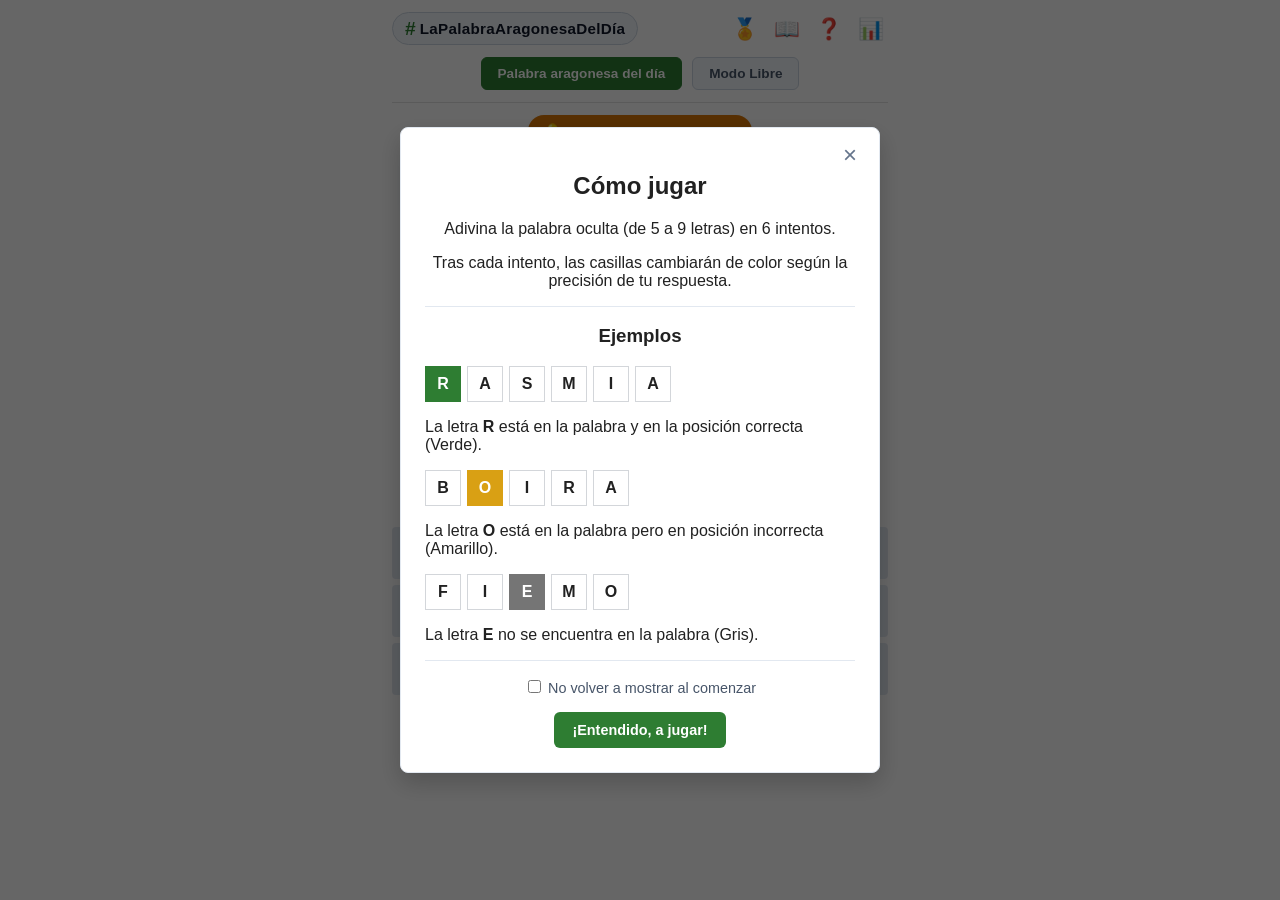
==== index.html @ 188cc3ac "Update index.html" ====
<!DOCTYPE html>
<html lang="es">
<head>
  <meta charset="UTF-8">
  <meta name="viewport" content="width=device-width, initial-scale=1.0">
  <meta name="description" content="Adivina la palabra aragonesa del día en 6 intentos. Pon a prueba y amplía tu vocabulario sobre la lengua aragonesa de forma divertida y gratuita.">
  <title>La Palabra Aragonesa del Día</title>

  <!-- PWA & Mobile Display Setup -->
  <meta name="theme-color" content="#2e7d32">
  <meta name="mobile-web-app-capable" content="yes">
  <meta name="apple-mobile-web-app-capable" content="yes">
  <meta name="apple-mobile-web-app-status-bar-style" content="default">
  <meta name="apple-mobile-web-app-title" content="La Palabra Aragonesa del Día">

  <!-- Favicon e iconos para dispositivos -->
  <link rel="icon" type="image/png" sizes="32x32" href="favicon.png">
  <link rel="icon" type="image/png" sizes="16x16" href="favicon.png">
  <link rel="apple-touch-icon" sizes="180x180" href="favicon.png">

  <!-- Configuración PWA / Web App Manifest -->
  <link rel="manifest" href="manifest.json">

  <!-- Registro automático de Service Worker para PWA -->
  <script>
    if ('serviceWorker' in navigator) {
      window.addEventListener('load', () => {
        navigator.serviceWorker.register('sw.js').catch(err => console.log('SW registration failed:', err));
      });
    }
  </script>

  <!-- SDK de OneSignal Web Push v16 -->
  <script src="https://cdn.onesignal.com/sdks/web/v16/OneSignalSDK.page.js" defer></script>
  <script>
    window.OneSignalDeferred = window.OneSignalDeferred || [];
    OneSignalDeferred.push(async function(OneSignal) {
      await OneSignal.init({
        appId: "89c2ebcd-bc32-4dea-bcd6-ec680aec20e6",
        serviceWorkerParam: { scope: "/la-palabra-aragonesa/" },
        serviceWorkerPath: "OneSignalSDKWorker.js",
        promptOptions: {
          slidedown: {
            prompts: [
              {
                type: "push",
                autoPrompt: true,
                text: {
                  actionMessage: "¿Quieres recibir avisos con la palabra aragonesa del día?",
                  acceptButton: "Permitir",
                  cancelButton: "Ahora no"
                }
              }
            ]
          }
        }
      });
    });
  </script>

  <!-- SDK de Anuncios Recompensados de Google AdMob (ID de prueba) -->
  <script async src="https://pagead2.googlesyndication.com/pagead/js/adsbygoogle.js?client=ca-app-pub-3940256099942544" crossorigin="anonymous"></script>

  <link rel="stylesheet" href="style.css">
</head>
<body>

  <div class="app-container">
    <header>
      <div class="header-top">
        <div class="hashtag-title">
          <span class="hashtag-symbol">#</span>
          <h1>LaPalabraAragonesaDelDía</h1>
        </div>
        <div class="menu-buttons">
          <button id="btn-badges" class="icon-btn" title="Emblemas y Logros">🏅</button>
          <button id="btn-dictionary" class="icon-btn" title="Diccionario">📖</button>
          <button id="btn-help" class="icon-btn" title="Cómo jugar">❓</button>
          <button id="btn-stats" class="icon-btn" title="Estadísticas">📊</button>
        </div>
      </div>

      <div class="mode-selector">
        <button id="btn-mode-daily" class="mode-btn active">Palabra aragonesa del día</button>
        <button id="btn-mode-free" class="mode-btn">Modo Libre</button>
      </div>
    </header>

    <main>
      <!-- Indicador Modo Libre -->
      <div id="free-mode-controls" class="free-controls hidden">
        <span id="word-number-badge" class="word-badge">Palabra 1</span>
      </div>

      <!-- Aviso diario completado -->
      <div id="daily-completed-banner" class="completed-banner hidden">
        ¡Ya has jugado la palabra de hoy! Vuelve mañana para un nuevo reto.
      </div>

      <!-- Botón de Pistas (Anuncios Recompensados) -->
      <div class="hint-container">
        <button id="btn-hint" class="hint-btn">💡 Pista 1/3 (Descartar letras)</button>
      </div>

      <!-- Tablero -->
      <div id="game-board"></div>

      <!-- Botones de Acción en Tablero Principal -->
      <div id="main-game-actions" class="main-actions-container">
        <button id="btn-main-next" class="action-btn hidden">Siguiente palabra ➡️</button>
        <button id="btn-main-retry" class="action-btn hidden">🔄 Reintentar palabra</button>
      </div>

      <!-- Teclado Virtual -->
      <div id="keyboard">
        <div class="keyboard-row">
          <button class="key" data-key="Q">Q</button>
          <button class="key" data-key="W">W</button>
          <button class="key" data-key="E">E</button>
          <button class="key" data-key="R">R</button>
          <button class="key" data-key="T">T</button>
          <button class="key" data-key="Y">Y</button>
          <button class="key" data-key="U">U</button>
          <button class="key" data-key="I">I</button>
          <button class="key" data-key="O">O</button>
          <button class="key" data-key="P">P</button>
        </div>
        <div class="keyboard-row">
          <button class="key" data-key="A">A</button>
          <button class="key" data-key="S">S</button>
          <button class="key" data-key="D">D</button>
          <button class="key" data-key="F">F</button>
          <button class="key" data-key="G">G</button>
          <button class="key" data-key="H">H</button>
          <button class="key" data-key="J">J</button>
          <button class="key" data-key="K">K</button>
          <button class="key" data-key="L">L</button>
          <button class="key" data-key="Ñ">Ñ</button>
        </div>
        <div class="keyboard-row">
          <button class="key wide-key" data-key="ENTER">ENVIAR</button>
          <button class="key" data-key="Z">Z</button>
          <button class="key" data-key="X">X</button>
          <button class="key" data-key="C">C</button>
          <button class="key" data-key="V">V</button>
          <button class="key" data-key="B">B</button>
          <button class="key" data-key="N">N</button>
          <button class="key" data-key="M">M</button>
          <button class="key wide-key" data-key="BACKSPACE">⌫</button>
        </div>
      </div>
    </main>
  </div>

  <!-- Modal Emblemas / Logros -->
  <div id="badges-modal" class="modal hidden">
    <div class="modal-content">
      <button id="close-badges" class="close-btn">&times;</button>
      <h2>🏅 Emblemas y Logros</h2>
      <div id="badges-counter" class="dict-counter">Desbloqueados: 0 / 100</div>
      <div id="badges-grid" class="badges-grid"></div>
      <div class="modal-actions">
        <button id="btn-modal-close-badges" class="action-btn-secondary">Cerrar</button>
      </div>
    </div>
  </div>

  <!-- Modal Diccionario -->
  <div id="dictionary-modal" class="modal hidden">
    <div class="modal-content">
      <button id="close-dictionary" class="close-btn">&times;</button>
      <h2>📖 Diccionario de Palabras</h2>
      <input type="text" id="dict-search-input" placeholder="Buscar palabra descubierta..." />
      <div id="dict-counter" class="dict-counter">Descubiertas: 0</div>
      <div id="dictionary-list" class="dictionary-list"></div>
      <div class="modal-actions">
        <button id="btn-modal-close-dict" class="action-btn-secondary">Cerrar</button>
      </div>
    </div>
  </div>

  <!-- Modal Instrucciones -->
  <div id="help-modal" class="modal hidden">
    <div class="modal-content tutorial-content">
      <button id="close-help" class="close-btn">&times;</button>
      <h2>Cómo jugar</h2>
      <p>Adivina la palabra oculta (de 5 a 9 letras) en 6 intentos.</p>
      <p>Tras cada intento, las casillas cambiarán de color según la precisión de tu respuesta.</p>

      <hr class="tutorial-divider">
      <h3>Ejemplos</h3>

      <div class="tutorial-example">
        <div class="row">
          <div class="tile-sample correct">R</div>
          <div class="tile-sample">A</div>
          <div class="tile-sample">S</div>
          <div class="tile-sample">M</div>
          <div class="tile-sample">I</div>
          <div class="tile-sample">A</div>
        </div>
        <p>La letra <strong>R</strong> está en la palabra y en la posición correcta (Verde).</p>
      </div>

      <div class="tutorial-example">
        <div class="row">
          <div class="tile-sample">B</div>
          <div class="tile-sample present">O</div>
          <div class="tile-sample">I</div>
          <div class="tile-sample">R</div>
          <div class="tile-sample">A</div>
        </div>
        <p>La letra <strong>O</strong> está en la palabra pero en posición incorrecta (Amarillo).</p>
      </div>

      <div class="tutorial-example">
        <div class="row">
          <div class="tile-sample">F</div>
          <div class="tile-sample">I</div>
          <div class="tile-sample absent">E</div>
          <div class="tile-sample">M</div>
          <div class="tile-sample">O</div>
        </div>
        <p>La letra <strong>E</strong> no se encuentra en la palabra (Gris).</p>
      </div>

      <hr class="tutorial-divider">

      <div class="dont-show-container">
        <label for="dont-show-help">
          <input type="checkbox" id="dont-show-help">
          No volver a mostrar al comenzar
        </label>
      </div>

      <button id="start-game-btn" class="action-btn">¡Entendido, a jugar!</button>
    </div>
  </div>

  <!-- Modal Resultado de Partida -->
  <div id="result-modal" class="modal hidden">
    <div class="modal-content">
      <div id="result-banner" class="feedback-banner"></div>

      <div id="result-word-definition" class="definition-box hidden"></div>

      <div id="result-countdown-box" class="countdown-box hidden">
        <span>Próxima palabra diaria en:</span>
        <div id="daily-timer" class="timer-digits">00:00:00</div>
      </div>

      <div class="modal-actions">
        <button id="btn-share" class="action-btn-secondary hidden">📤 Compartir resultado</button>
        <button id="btn-next-word" class="action-btn hidden">Siguiente palabra ➡️</button>
        <button id="btn-retry-word" class="action-btn hidden">🔄 Reintentar palabra</button>
        <button id="btn-close-result-modal" class="action-btn-secondary">Cerrar</button>
      </div>
    </div>
  </div>

  <!-- Modal Estadísticas -->
  <div id="stats-modal" class="modal hidden">
    <div class="modal-content">
      <button id="close-stats" class="close-btn">&times;</button>

      <h2>Estadísticas</h2>

      <div class="stats-tab-menu">
        <button class="stats-tab-btn active" data-tab="daily">Palabra del Día</button>
        <button class="stats-tab-btn" data-tab="free">Modo Libre</button>
        <button class="stats-tab-btn" data-tab="total">Total</button>
      </div>
      
      <div class="stats-summary">
        <div class="stat-box">
          <span id="stat-played" class="stat-num">0</span>
          <span class="stat-label">Jugadas</span>
        </div>
        <div class="stat-box">
          <span id="stat-winrate" class="stat-num">0%</span>
          <span class="stat-label">% Victorias</span>
        </div>
        <div class="stat-box">
          <span id="stat-streak" class="stat-num">0</span>
          <span class="stat-label">Racha actual</span>
        </div>
        <div class="stat-box">
          <span id="stat-maxstreak" class="stat-num">0</span>
          <span class="stat-label">Racha máx.</span>
        </div>
      </div>

      <!-- Contenedor del Récord de Tiempo (exclusivo para Palabra del Día) -->
      <div id="daily-best-time-container" class="best-time-box">
        <span class="stat-label">⏱️ Récord de tiempo (Palabra del Día):</span>
        <span id="stat-best-time" class="stat-num-time">--:--</span>
      </div>

      <h3>Distribución de intentos</h3>
      <div id="guess-distribution" class="distribution-container"></div>

      <div class="modal-actions">
        <button id="btn-modal-close-stats" class="action-btn-secondary">Cerrar</button>
      </div>
    </div>
  </div>

  <!-- Modal de Alerta Personalizado -->
  <div id="custom-alert-modal" class="modal hidden">
    <div class="modal-content alert-modal-content">
      <h3 class="alert-modal-title">La Palabra Aragonesa del Día</h3>
      <p id="custom-alert-message" class="alert-modal-text"></p>
      <div id="custom-alert-actions" class="modal-actions">
        <button id="custom-alert-ok-btn" class="action-btn">Aceptar</button>
        <button id="custom-alert-cancel-btn" class="action-btn-secondary hidden">Cancelar</button>
      </div>
    </div>
  </div>

  <script src="script.js"></script>
</body>
</html>
---- style.css ----
:root {
  --color-correct: #2e7d32;
  --color-present: #d9a014;
  --color-absent: #757575;
  --color-bg: #ffffff;
  --color-card-bg: #ffffff;
  --color-text: #212121;
  --color-border: #d3d6da;
  --color-key-bg: #e2e8f0;
  --color-key-text: #1e293b;
}

* {
  box-sizing: border-box;
}

body {
  margin: 0;
  background-color: var(--color-bg);
  color: var(--color-text);
  font-family: 'Segoe UI', Tahoma, Geneva, Verdana, sans-serif;
  display: flex;
  justify-content: center;
  align-items: flex-start;
  min-height: 100vh;
}

.hidden {
  display: none !important;
}

.app-container {
  width: 100%;
  max-width: 520px;
  padding: 12px;
  display: flex;
  flex-direction: column;
  align-items: center;
}

header {
  width: 100%;
  border-bottom: 1px solid #e0e0e0;
  padding-bottom: 12px;
  margin-bottom: 12px;
}

.header-top {
  display: flex;
  justify-content: space-between;
  align-items: center;
}

/* Estilo Hashtag para el Título */
.hashtag-title {
  display: flex;
  align-items: center;
  gap: 4px;
  background-color: #f1f5f9;
  padding: 6px 12px;
  border-radius: 20px;
  border: 1px solid #cbd5e1;
  max-width: fit-content;
}

.hashtag-symbol {
  font-size: 1.2rem;
  font-weight: 900;
  color: var(--color-correct);
  line-height: 1;
}

.hashtag-title h1 {
  font-size: 0.95rem;
  font-weight: 800;
  margin: 0;
  letter-spacing: 0.3px;
  color: #0f172a;
  text-transform: none;
  white-space: nowrap;
}

.menu-buttons {
  display: flex;
  gap: 8px;
}

.icon-btn {
  background: none;
  border: none;
  font-size: 1.3rem;
  cursor: pointer;
  padding: 4px;
  border-radius: 4px;
}

.icon-btn:hover {
  background-color: #f1f5f9;
}

.mode-selector {
  display: flex;
  justify-content: center;
  gap: 10px;
  margin-top: 12px;
}

.mode-btn {
  background: #f1f5f9;
  color: #475569;
  border: 1px solid #cbd5e1;
  padding: 8px 16px;
  cursor: pointer;
  font-size: 0.85rem;
  border-radius: 6px;
  font-weight: bold;
}

.mode-btn.active {
  background: var(--color-correct);
  color: #fff;
  border-color: var(--color-correct);
}

main {
  width: 100%;
  display: flex;
  flex-direction: column;
  align-items: center;
}

.free-controls {
  display: flex;
  justify-content: center;
  align-items: center;
  width: 100%;
  margin-bottom: 12px;
}

.word-badge {
  background: #f1f5f9;
  color: #334155;
  padding: 6px 14px;
  border-radius: 16px;
  font-size: 0.9rem;
  font-weight: bold;
  border: 1px solid #cbd5e1;
}

.completed-banner {
  background-color: #3b82f6;
  color: #fff;
  padding: 10px 14px;
  border-radius: 6px;
  font-size: 0.85rem;
  font-weight: bold;
  margin-bottom: 12px;
  text-align: center;
  width: 100%;
}

/* Botón de Pistas */
.hint-container {
  display: flex;
  justify-content: center;
  width: 100%;
  margin-bottom: 12px;
}

.hint-btn {
  background-color: #d97706;
  color: #ffffff;
  padding: 8px 16px;
  border-radius: 20px;
  font-weight: bold;
  border: none;
  cursor: pointer;
  font-size: 0.85rem;
  transition: background-color 0.2s, opacity 0.2s;
  box-shadow: 0 2px 4px rgba(0, 0, 0, 0.1);
}

.hint-btn:hover:not(:disabled) {
  background-color: #b45309;
}

.hint-btn:disabled {
  background-color: #94a3b8;
  cursor: not-allowed;
  opacity: 0.7;
  box-shadow: none;
}

#game-board {
  display: flex;
  flex-direction: column;
  gap: 6px;
  margin-bottom: 12px;
  width: 100%;
  align-items: center;
}

.board-row {
  display: flex;
  gap: 6px;
  justify-content: center;
  width: 100%;
}

.tile {
  flex: 1;
  max-width: 52px;
  aspect-ratio: 1 / 1;
  border: 2px solid var(--color-border);
  display: flex;
  justify-content: center;
  align-items: center;
  font-size: clamp(1.1rem, 4vw, 1.7rem);
  font-weight: bold;
  text-transform: uppercase;
  border-radius: 4px;
  user-select: none;
  background-color: #fff;
  color: var(--color-text);
  perspective: 1000px;
  transition: border-color 0.2s ease, transform 0.15s ease, background-color 0.2s ease, box-shadow 0.2s ease;
}

/* Estilos de Selección Libre */
.tile.selectable {
  cursor: pointer;
}

.tile.selected {
  border: 4px solid #0284c7 !important;
  background-color: #e0f2fe !important;
  transform: scale(1.08);
  box-shadow: 0 0 10px rgba(2, 132, 199, 0.5);
  z-index: 2;
}

/* Animación de volteo */
@keyframes flipTile {
  0% { transform: rotateX(0deg); }
  50% { transform: rotateX(90deg); }
  100% { transform: rotateX(0deg); }
}

.tile.flip {
  animation: flipTile 0.5s ease forwards;
}

.tile.filled { border-color: #878a8c; }
.tile.correct { background-color: var(--color-correct); border-color: var(--color-correct); color: #fff; }
.tile.present { background-color: var(--color-present); border-color: var(--color-present); color: #fff; }
.tile.absent { background-color: var(--color-absent); border-color: var(--color-absent); color: #fff; }

.tile.ghost-green {
  border-color: var(--color-correct);
  color: var(--color-correct);
  background-color: rgba(46, 125, 50, 0.1);
}

/* Botones Principales debajo del tablero */
.main-actions-container {
  display: flex;
  justify-content: center;
  margin-bottom: 14px;
  width: 100%;
}

/* Teclado Virtual */
#keyboard {
  width: 100%;
  display: flex;
  flex-direction: column;
  gap: 6px;
}

.keyboard-row {
  display: flex;
  justify-content: center;
  gap: 4px;
  width: 100%;
}

.key {
  background-color: var(--color-key-bg);
  color: var(--color-key-text);
  border: none;
  border-radius: 4px;
  font-weight: bold;
  height: 52px;
  flex: 1;
  display: flex;
  justify-content: center;
  align-items: center;
  cursor: pointer;
  user-select: none;
  font-size: 0.95rem;
  transition: background-color 0.3s ease;
}

.key.wide-key {
  flex: 1.5;
  font-size: 0.75rem;
}

.key.correct { background-color: var(--color-correct); color: #fff; }
.key.present { background-color: var(--color-present); color: #fff; }
.key.absent { background-color: var(--color-absent); color: #fff; }

/* Modales */
.modal {
  position: fixed;
  top: 0;
  left: 0;
  width: 100vw;
  height: 100vh;
  background: rgba(0, 0, 0, 0.6);
  display: flex;
  justify-content: center;
  align-items: center;
  z-index: 9999;
  padding: 16px;
  box-sizing: border-box;
}

.modal-content {
  background: var(--color-card-bg);
  padding: 24px;
  border-radius: 8px;
  width: 100%;
  max-width: 480px;
  text-align: center;
  position: relative;
  max-height: 85vh;
  overflow-y: auto;
  box-shadow: 0 10px 25px rgba(0, 0, 0, 0.2);
  border: 1px solid #e2e8f0;
}

.close-btn {
  position: absolute;
  top: 12px;
  right: 16px;
  background: none;
  border: none;
  color: #64748b;
  font-size: 1.5rem;
  cursor: pointer;
  z-index: 10;
}

.tutorial-divider {
  border: 0;
  border-top: 1px solid #e2e8f0;
  margin: 16px 0;
}

.tutorial-example {
  text-align: left;
  margin-bottom: 12px;
}

.tutorial-example .row {
  display: flex;
  gap: 6px;
  margin-bottom: 4px;
}

.tile-sample {
  width: 36px;
  height: 36px;
  border: 1px solid var(--color-border);
  display: flex;
  justify-content: center;
  align-items: center;
  font-weight: bold;
}

.tile-sample.correct { background: var(--color-correct); border-color: var(--color-correct); color: #fff; }
.tile-sample.present { background: var(--color-present); border-color: var(--color-present); color: #fff; }
.tile-sample.absent { background: var(--color-absent); border-color: var(--color-absent); color: #fff; }

.dont-show-container {
  margin: 16px 0;
  font-size: 0.9rem;
  color: #475569;
}

.action-btn, .action-btn-secondary {
  padding: 10px 18px;
  border-radius: 6px;
  font-weight: bold;
  border: none;
  cursor: pointer;
  font-size: 0.9rem;
}

.action-btn {
  background-color: var(--color-correct);
  color: #fff;
}

.action-btn-secondary {
  background-color: #64748b;
  color: #fff;
}

.feedback-banner {
  padding: 14px;
  border-radius: 6px;
  font-weight: bold;
  margin-bottom: 14px;
  color: #fff;
  font-size: 1.05rem;
}

.feedback-banner.win { background-color: var(--color-correct); }
.feedback-banner.lose { background-color: #dc2626; }

/* Reloj Cuenta Regresiva */
.countdown-box {
  margin: 16px 0;
  font-size: 0.9rem;
  color: #475569;
}

.timer-digits {
  font-size: 1.6rem;
  font-weight: bold;
  color: var(--color-correct);
  margin-top: 6px;
}

/* Menú Filtro Estadísticas */
.stats-tab-menu {
  display: flex;
  justify-content: center;
  gap: 6px;
  margin-bottom: 16px;
  border-bottom: 2px solid #e2e8f0;
  padding-bottom: 8px;
}

.stats-tab-btn {
  background: none;
  border: none;
  padding: 6px 12px;
  font-size: 0.85rem;
  font-weight: bold;
  color: #64748b;
  cursor: pointer;
  border-radius: 4px;
}

.stats-tab-btn.active {
  background-color: var(--color-correct);
  color: #fff;
}

.stats-summary {
  display: flex;
  justify-content: space-around;
  margin: 16px 0;
}

.stat-box {
  display: flex;
  flex-direction: column;
}

.stat-num {
  font-size: 1.6rem;
  font-weight: bold;
  color: #0f172a;
}

.stat-label {
  font-size: 0.75rem;
  color: #64748b;
}

/* Soporte Ampliado para Récord de Tiempo (Cualquier variante de nombre) */
.stat-record,
.record-time-container,
.best-time-box,
.time-record-box {
  display: flex;
  flex-direction: column;
  align-items: center;
  background: #f8fafc;
  border: 1px solid #e2e8f0;
  border-radius: 8px;
  padding: 10px;
  margin: 12px 0;
  text-align: center;
  width: 100%;
}

.record-time,
.best-time,
.time-record-value {
  font-size: 1.4rem;
  font-weight: bold;
  color: #d97706;
  margin-top: 4px;
  display: inline-block !important;
  visibility: visible !important;
}

.record-label,
.best-time-label,
.time-record-label {
  font-size: 0.8rem;
  color: #475569;
  font-weight: 600;
  text-transform: uppercase;
  letter-spacing: 0.5px;
  display: inline-block !important;
  visibility: visible !important;
}

.distribution-container {
  display: flex;
  flex-direction: column;
  gap: 6px;
  margin-bottom: 16px;
}

.dist-row {
  display: flex;
  align-items: center;
  gap: 8px;
}

.dist-num {
  font-weight: bold;
  width: 18px;
  color: #334155;
  text-align: right;
}

.dist-bar-bg {
  flex: 1;
  background: #f1f5f9;
  border-radius: 3px;
  overflow: hidden;
}

.dist-bar-fill {
  background-color: var(--color-correct);
  color: #fff;
  font-size: 0.8rem;
  font-weight: bold;
  text-align: right;
  padding: 2px 8px;
  box-sizing: border-box;
  min-width: 28px;
  white-space: nowrap;
}

.definition-box {
  background: #f8fafc;
  border-left: 4px solid var(--color-correct);
  padding: 12px;
  text-align: left;
  margin: 16px 0;
  border-radius: 0 4px 4px 0;
  color: #334155;
  border-top: 1px solid #e2e8f0;
  border-right: 1px solid #e2e8f0;
  border-bottom: 1px solid #e2e8f0;
}

.modal-actions {
  display: flex;
  gap: 8px;
  justify-content: center;
  flex-wrap: wrap;
  margin-top: 16px;
}

/* Modal de Alerta Personalizado */
.alert-modal-content {
  max-width: 380px;
  padding: 20px;
}

.alert-modal-title {
  margin-top: 0;
  margin-bottom: 12px;
  font-size: 1.1rem;
  color: var(--color-correct);
}

.alert-modal-text {
  font-size: 0.95rem;
  color: #334155;
  line-height: 1.4;
  white-space: pre-line;
  margin-bottom: 18px;
}

/* Estilos para el Modal de Diccionario */
.dict-counter {
  font-weight: bold;
  margin: 10px 0;
  text-align: center;
  color: #4a5568;
  font-size: 0.9rem;
}

#dict-search-input {
  width: 100%;
  padding: 10px;
  border: 2px solid #cbd5e0;
  border-radius: 8px;
  margin-top: 10px;
  margin-bottom: 6px;
  font-size: 0.95rem;
  box-sizing: border-box;
  outline: none;
}

#dict-search-input:focus {
  border-color: var(--color-correct);
}

.dictionary-list {
  max-height: 350px;
  overflow-y: auto;
  display: flex;
  flex-direction: column;
  gap: 10px;
  padding-right: 4px;
  margin-top: 10px;
}

.dict-card {
  background-color: #f7fafc;
  border-left: 5px solid var(--color-correct);
  padding: 12px;
  border-radius: 6px;
  box-shadow: 0 1px 3px rgba(0,0,0,0.08);
  text-align: left;
}

.dict-card-header {
  display: flex;
  justify-content: space-between;
  align-items: center;
  margin-bottom: 6px;
}

.dict-word {
  font-size: 1.05rem;
  font-weight: bold;
  color: #2d3748;
  text-transform: uppercase;
}

.dict-definition {
  font-size: 0.9rem;
  color: #4a5568;
  line-height: 1.4;
}

.dict-empty-msg {
  text-align: center;
  color: #a0aec0;
  padding: 24px 10px;
  font-size: 0.95rem;
  line-height: 1.4;
}

/* SISTEMA DE EMBLEMAS / BADGES */
.badges-grid {
  display: grid;
  grid-template-columns: repeat(auto-fill, minmax(110px, 1fr));
  gap: 10px;
  max-height: 50vh;
  overflow-y: auto;
  padding: 6px;
  margin-top: 10px;
  box-sizing: border-box;
}

.badge-card {
  background: #f8fafc;
  border: 1px solid #e2e8f0;
  border-radius: 8px;
  padding: 8px 6px;
  display: flex;
  flex-direction: column;
  align-items: center;
  text-align: center;
  position: relative;
  transition: transform 0.2s, border-color 0.2s;
}

.badge-card.unlocked {
  background: #f0fdf4;
  border-color: var(--color-correct);
  box-shadow: 0 2px 4px rgba(46, 125, 50, 0.15);
}

.badge-card.locked {
  opacity: 0.55;
  filter: grayscale(80%);
}

.badge-icon {
  font-size: 1.6rem;
  margin-bottom: 4px;
}

.badge-title {
  font-size: 0.75rem;
  font-weight: bold;
  color: #1e293b;
  margin-bottom: 2px;
  line-height: 1.2;
}

.badge-desc {
  font-size: 0.65rem;
  color: #64748b;
  line-height: 1.2;
}

.badge-status {
  font-size: 0.6rem;
  font-weight: bold;
  margin-top: 6px;
  padding: 2px 6px;
  border-radius: 10px;
}

.badge-card.unlocked .badge-status {
  background-color: var(--color-correct);
  color: #fff;
}

.badge-card.locked .badge-status {
  background-color: #cbd5e1;
  color: #475569;
}

/* Ajuste responsive para pantallas móviles muy estrechas */
@media (max-width: 380px) {
  .hashtag-title {
    padding: 5px 8px;
  }
  .hashtag-title h1 {
    font-size: 0.82rem;
  }
  .hashtag-symbol {
    font-size: 1rem;
  }
}
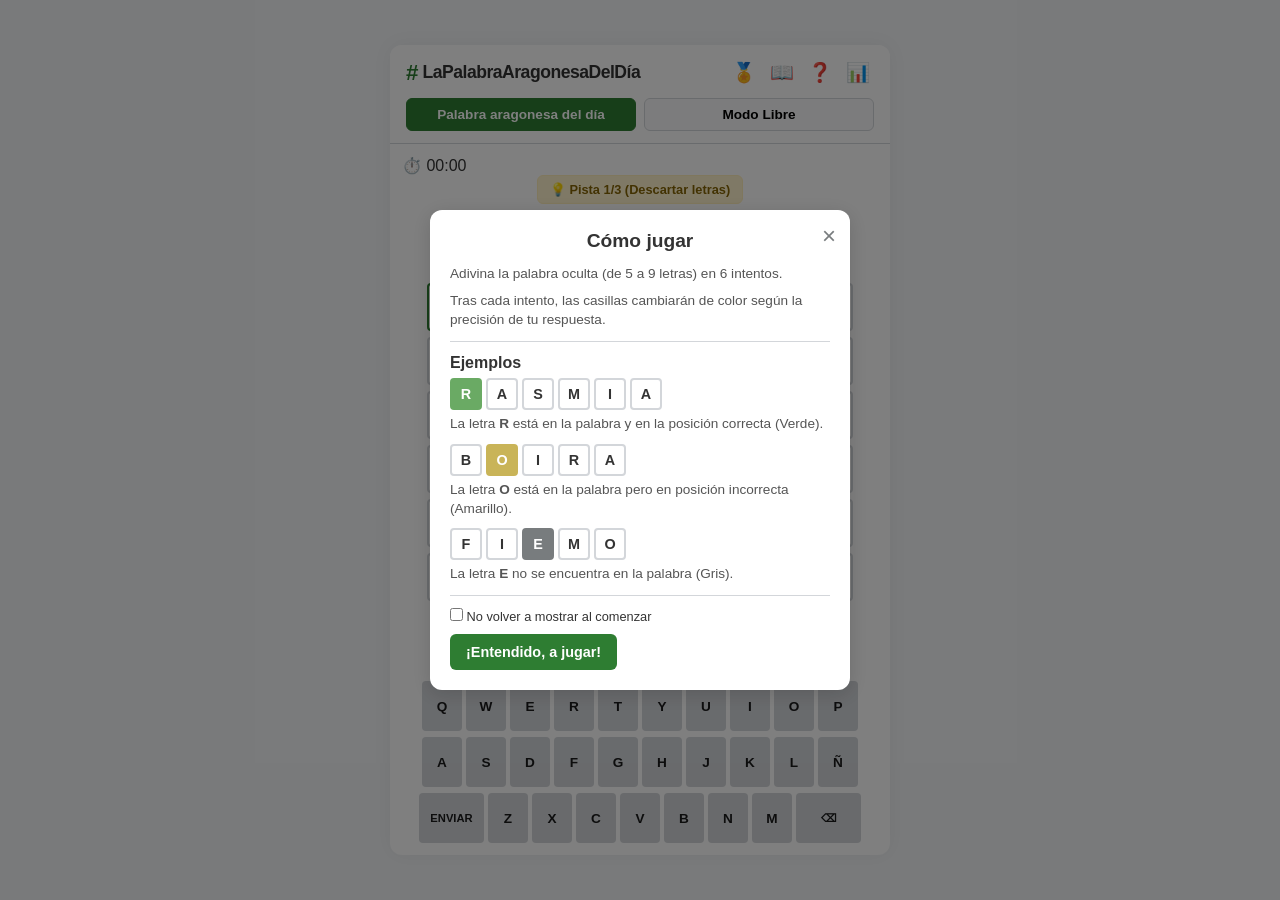
==== commit c9f3d26f: "Update index.html" ====
--- a/index.html
+++ b/index.html
@@ -87,9 +87,13 @@
     </header>
 
     <main>
-      <!-- Indicador Modo Libre -->
+      <!-- Indicador Modo Libre e Información de Cronómetro Diario -->
       <div id="free-mode-controls" class="free-controls hidden">
         <span id="word-number-badge" class="word-badge">Palabra 1</span>
+      </div>
+
+      <div id="daily-game-info" class="daily-info-container">
+        <div id="daily-timer-display" class="daily-timer-badge">⏱️ <span id="timer-counter">00:00</span></div>
       </div>
 
       <!-- Aviso diario completado -->
@@ -186,10 +190,8 @@
       <h2>Cómo jugar</h2>
       <p>Adivina la palabra oculta (de 5 a 9 letras) en 6 intentos.</p>
       <p>Tras cada intento, las casillas cambiarán de color según la precisión de tu respuesta.</p>
-
       <hr class="tutorial-divider">
       <h3>Ejemplos</h3>
-
       <div class="tutorial-example">
         <div class="row">
           <div class="tile-sample correct">R</div>
@@ -201,7 +203,6 @@
         </div>
         <p>La letra <strong>R</strong> está en la palabra y en la posición correcta (Verde).</p>
       </div>
-
       <div class="tutorial-example">
         <div class="row">
           <div class="tile-sample">B</div>
@@ -212,7 +213,6 @@
         </div>
         <p>La letra <strong>O</strong> está en la palabra pero en posición incorrecta (Amarillo).</p>
       </div>
-
       <div class="tutorial-example">
         <div class="row">
           <div class="tile-sample">F</div>
@@ -223,16 +223,13 @@
         </div>
         <p>La letra <strong>E</strong> no se encuentra en la palabra (Gris).</p>
       </div>
-
       <hr class="tutorial-divider">
-
       <div class="dont-show-container">
         <label for="dont-show-help">
           <input type="checkbox" id="dont-show-help">
           No volver a mostrar al comenzar
         </label>
       </div>
-
       <button id="start-game-btn" class="action-btn">¡Entendido, a jugar!</button>
     </div>
   </div>
@@ -241,14 +238,11 @@
   <div id="result-modal" class="modal hidden">
     <div class="modal-content">
       <div id="result-banner" class="feedback-banner"></div>
-
       <div id="result-word-definition" class="definition-box hidden"></div>
-
       <div id="result-countdown-box" class="countdown-box hidden">
         <span>Próxima palabra diaria en:</span>
         <div id="daily-timer" class="timer-digits">00:00:00</div>
       </div>
-
       <div class="modal-actions">
         <button id="btn-share" class="action-btn-secondary hidden">📤 Compartir resultado</button>
         <button id="btn-next-word" class="action-btn hidden">Siguiente palabra ➡️</button>
@@ -262,15 +256,12 @@
   <div id="stats-modal" class="modal hidden">
     <div class="modal-content">
       <button id="close-stats" class="close-btn">&times;</button>
-
       <h2>Estadísticas</h2>
-
       <div class="stats-tab-menu">
         <button class="stats-tab-btn active" data-tab="daily">Palabra del Día</button>
         <button class="stats-tab-btn" data-tab="free">Modo Libre</button>
         <button class="stats-tab-btn" data-tab="total">Total</button>
       </div>
-      
       <div class="stats-summary">
         <div class="stat-box">
           <span id="stat-played" class="stat-num">0</span>
@@ -289,16 +280,15 @@
           <span class="stat-label">Racha máx.</span>
         </div>
       </div>
-
-      <!-- Contenedor del Récord de Tiempo (exclusivo para Palabra del Día) -->
-      <div id="daily-best-time-container" class="best-time-box">
-        <span class="stat-label">⏱️ Récord de tiempo (Palabra del Día):</span>
-        <span id="stat-best-time" class="stat-num-time">--:--</span>
+      
+      <!-- Contenedor del Récord de Tiempo (Palabra del Día) -->
+      <div id="stat-time-record-container" class="stat-time-record-box">
+        <span class="stat-time-title">⚡ Récord de tiempo (Palabra del Día):</span>
+        <span id="stat-best-time" class="stat-time-value">--:--</span>
       </div>
 
       <h3>Distribución de intentos</h3>
       <div id="guess-distribution" class="distribution-container"></div>
-
       <div class="modal-actions">
         <button id="btn-modal-close-stats" class="action-btn-secondary">Cerrar</button>
       </div>
--- a/style.css
+++ b/style.css
@@ -1,762 +1,674 @@
 :root {
-  --color-correct: #2e7d32;
-  --color-present: #d9a014;
-  --color-absent: #757575;
-  --color-bg: #ffffff;
-  --color-card-bg: #ffffff;
-  --color-text: #212121;
-  --color-border: #d3d6da;
-  --color-key-bg: #e2e8f0;
-  --color-key-text: #1e293b;
+  --primary-color: #2e7d32;
+  --primary-hover: #1b5e20;
+  --bg-color: #f4f6f8;
+  --card-bg: #ffffff;
+  --text-color: #333333;
+  --border-color: #d3d6da;
+  --correct-color: #6aaa64;
+  --present-color: #c9b458;
+  --absent-color: #787c7e;
+  --key-bg: #d3d6da;
+  --key-text: #1a1a1b;
 }
 
 * {
   box-sizing: border-box;
+  margin: 0;
+  padding: 0;
 }
 
 body {
-  margin: 0;
-  background-color: var(--color-bg);
-  color: var(--color-text);
-  font-family: 'Segoe UI', Tahoma, Geneva, Verdana, sans-serif;
-  display: flex;
-  justify-content: center;
-  align-items: flex-start;
+  font-family: -apple-system, BlinkMacSystemFont, "Segoe UI", Roboto, Helvetica, Arial, sans-serif;
+  background-color: var(--bg-color);
+  color: var(--text-color);
+  display: flex;
+  justify-content: center;
+  align-items: center;
   min-height: 100vh;
-}
-
-.hidden {
-  display: none !important;
 }
 
 .app-container {
   width: 100%;
-  max-width: 520px;
-  padding: 12px;
+  max-width: 500px;
+  background-color: var(--card-bg);
   display: flex;
   flex-direction: column;
-  align-items: center;
+  min-height: 100vh;
+  box-shadow: 0 0 20px rgba(0,0,0,0.05);
+}
+
+@media (min-width: 500px) {
+  .app-container {
+    min-height: 90vh;
+    border-radius: 12px;
+    overflow: hidden;
+  }
 }
 
 header {
-  width: 100%;
-  border-bottom: 1px solid #e0e0e0;
-  padding-bottom: 12px;
-  margin-bottom: 12px;
+  border-bottom: 1px solid var(--border-color);
+  padding: 12px 16px;
+  background: #fff;
 }
 
 .header-top {
   display: flex;
   justify-content: space-between;
   align-items: center;
-}
-
-/* Estilo Hashtag para el Título */
+  margin-bottom: 10px;
+}
+
 .hashtag-title {
   display: flex;
   align-items: center;
   gap: 4px;
-  background-color: #f1f5f9;
-  padding: 6px 12px;
-  border-radius: 20px;
-  border: 1px solid #cbd5e1;
-  max-width: fit-content;
 }
 
 .hashtag-symbol {
-  font-size: 1.2rem;
-  font-weight: 900;
-  color: var(--color-correct);
-  line-height: 1;
+  color: var(--primary-color);
+  font-size: 1.4rem;
+  font-weight: bold;
 }
 
 .hashtag-title h1 {
-  font-size: 0.95rem;
+  font-size: 1.1rem;
   font-weight: 800;
-  margin: 0;
-  letter-spacing: 0.3px;
-  color: #0f172a;
-  text-transform: none;
-  white-space: nowrap;
+  letter-spacing: -0.5px;
 }
 
 .menu-buttons {
   display: flex;
-  gap: 8px;
+  gap: 6px;
 }
 
 .icon-btn {
   background: none;
   border: none;
-  font-size: 1.3rem;
+  font-size: 1.2rem;
   cursor: pointer;
   padding: 4px;
   border-radius: 4px;
+  transition: background 0.2s;
 }
 
 .icon-btn:hover {
-  background-color: #f1f5f9;
+  background: rgba(0,0,0,0.05);
 }
 
 .mode-selector {
   display: flex;
-  justify-content: center;
-  gap: 10px;
-  margin-top: 12px;
+  gap: 8px;
 }
 
 .mode-btn {
-  background: #f1f5f9;
-  color: #475569;
-  border: 1px solid #cbd5e1;
-  padding: 8px 16px;
-  cursor: pointer;
+  flex: 1;
+  padding: 8px;
+  border: 1px solid var(--border-color);
+  background: #f8f9fa;
   font-size: 0.85rem;
-  border-radius: 6px;
-  font-weight: bold;
+  font-weight: 600;
+  border-radius: 6px;
+  cursor: pointer;
+  transition: all 0.2s;
 }
 
 .mode-btn.active {
-  background: var(--color-correct);
-  color: #fff;
-  border-color: var(--color-correct);
+  background: var(--primary-color);
+  color: white;
+  border-color: var(--primary-color);
 }
 
 main {
-  width: 100%;
+  flex: 1;
   display: flex;
   flex-direction: column;
-  align-items: center;
+  padding: 12px;
+  justify-content: space-between;
 }
 
 .free-controls {
   display: flex;
   justify-content: center;
-  align-items: center;
-  width: 100%;
-  margin-bottom: 12px;
+  margin-bottom: 8px;
 }
 
 .word-badge {
-  background: #f1f5f9;
-  color: #334155;
-  padding: 6px 14px;
-  border-radius: 16px;
-  font-size: 0.9rem;
-  font-weight: bold;
-  border: 1px solid #cbd5e1;
+  background: #e8f5e9;
+  color: var(--primary-color);
+  font-size: 0.8rem;
+  font-weight: 700;
+  padding: 2px 10px;
+  border-radius: 12px;
 }
 
 .completed-banner {
-  background-color: #3b82f6;
-  color: #fff;
-  padding: 10px 14px;
-  border-radius: 6px;
+  background: #e8f5e9;
+  color: var(--primary-color);
+  padding: 8px;
+  text-align: center;
   font-size: 0.85rem;
-  font-weight: bold;
-  margin-bottom: 12px;
-  text-align: center;
-  width: 100%;
-}
-
-/* Botón de Pistas */
+  font-weight: 600;
+  border-radius: 6px;
+  margin-bottom: 8px;
+}
+
 .hint-container {
   display: flex;
   justify-content: center;
-  width: 100%;
-  margin-bottom: 12px;
+  margin-bottom: 8px;
 }
 
 .hint-btn {
-  background-color: #d97706;
-  color: #ffffff;
-  padding: 8px 16px;
-  border-radius: 20px;
-  font-weight: bold;
-  border: none;
-  cursor: pointer;
-  font-size: 0.85rem;
-  transition: background-color 0.2s, opacity 0.2s;
-  box-shadow: 0 2px 4px rgba(0, 0, 0, 0.1);
-}
-
-.hint-btn:hover:not(:disabled) {
-  background-color: #b45309;
-}
-
-.hint-btn:disabled {
-  background-color: #94a3b8;
-  cursor: not-allowed;
-  opacity: 0.7;
-  box-shadow: none;
+  background: #fff3cd;
+  color: #856404;
+  border: 1px solid #ffeeba;
+  padding: 6px 12px;
+  font-size: 0.8rem;
+  font-weight: 600;
+  border-radius: 6px;
+  cursor: pointer;
+  transition: background 0.2s;
+}
+
+.hint-btn:hover {
+  background: #ffe8a1;
 }
 
 #game-board {
   display: flex;
   flex-direction: column;
   gap: 6px;
-  margin-bottom: 12px;
-  width: 100%;
-  align-items: center;
+  align-items: center;
+  justify-content: center;
+  margin: auto 0;
+  padding: 10px 0;
 }
 
 .board-row {
   display: flex;
   gap: 6px;
-  justify-content: center;
-  width: 100%;
 }
 
 .tile {
-  flex: 1;
-  max-width: 52px;
-  aspect-ratio: 1 / 1;
-  border: 2px solid var(--color-border);
-  display: flex;
-  justify-content: center;
-  align-items: center;
-  font-size: clamp(1.1rem, 4vw, 1.7rem);
+  width: 48px;
+  height: 48px;
+  border: 2px solid var(--border-color);
+  display: flex;
+  align-items: center;
+  justify-content: center;
+  font-size: 1.4rem;
   font-weight: bold;
   text-transform: uppercase;
+  user-select: none;
   border-radius: 4px;
-  user-select: none;
   background-color: #fff;
-  color: var(--color-text);
-  perspective: 1000px;
-  transition: border-color 0.2s ease, transform 0.15s ease, background-color 0.2s ease, box-shadow 0.2s ease;
-}
-
-/* Estilos de Selección Libre */
-.tile.selectable {
-  cursor: pointer;
-}
-
-.tile.selected {
-  border: 4px solid #0284c7 !important;
-  background-color: #e0f2fe !important;
-  transform: scale(1.08);
-  box-shadow: 0 0 10px rgba(2, 132, 199, 0.5);
-  z-index: 2;
-}
-
-/* Animación de volteo */
-@keyframes flipTile {
-  0% { transform: rotateX(0deg); }
-  50% { transform: rotateX(90deg); }
-  100% { transform: rotateX(0deg); }
-}
-
-.tile.flip {
-  animation: flipTile 0.5s ease forwards;
-}
-
-.tile.filled { border-color: #878a8c; }
-.tile.correct { background-color: var(--color-correct); border-color: var(--color-correct); color: #fff; }
-.tile.present { background-color: var(--color-present); border-color: var(--color-present); color: #fff; }
-.tile.absent { background-color: var(--color-absent); border-color: var(--color-absent); color: #fff; }
-
-.tile.ghost-green {
-  border-color: var(--color-correct);
-  color: var(--color-correct);
-  background-color: rgba(46, 125, 50, 0.1);
-}
-
-/* Botones Principales debajo del tablero */
+  color: #1a1a1b;
+  transition: transform 0.15s ease;
+}
+
+.tile.filled {
+  border-color: #878a8c;
+  transform: scale(1.05);
+}
+
+.tile.correct {
+  background-color: var(--correct-color);
+  color: white;
+  border-color: var(--correct-color);
+}
+
+.tile.present {
+  background-color: var(--present-color);
+  color: white;
+  border-color: var(--present-color);
+}
+
+.tile.absent {
+  background-color: var(--absent-color);
+  color: white;
+  border-color: var(--absent-color);
+}
+
 .main-actions-container {
   display: flex;
-  justify-content: center;
-  margin-bottom: 14px;
-  width: 100%;
-}
-
-/* Teclado Virtual */
+  gap: 8px;
+  justify-content: center;
+  margin-bottom: 10px;
+}
+
+.action-btn {
+  background-color: var(--primary-color);
+  color: white;
+  border: none;
+  padding: 10px 16px;
+  font-size: 0.9rem;
+  font-weight: bold;
+  border-radius: 6px;
+  cursor: pointer;
+  transition: background 0.2s;
+}
+
+.action-btn:hover {
+  background-color: var(--primary-hover);
+}
+
+.action-btn-secondary {
+  background-color: #e0e0e0;
+  color: #333;
+  border: none;
+  padding: 10px 16px;
+  font-size: 0.9rem;
+  font-weight: bold;
+  border-radius: 6px;
+  cursor: pointer;
+  transition: background 0.2s;
+}
+
+.action-btn-secondary:hover {
+  background-color: #d0d0d0;
+}
+
 #keyboard {
-  width: 100%;
   display: flex;
   flex-direction: column;
   gap: 6px;
+  user-select: none;
 }
 
 .keyboard-row {
   display: flex;
   justify-content: center;
   gap: 4px;
-  width: 100%;
 }
 
 .key {
-  background-color: var(--color-key-bg);
-  color: var(--color-key-text);
+  background-color: var(--key-bg);
+  color: var(--key-text);
+  font-weight: bold;
   border: none;
   border-radius: 4px;
-  font-weight: bold;
-  height: 52px;
+  height: 50px;
   flex: 1;
-  display: flex;
-  justify-content: center;
-  align-items: center;
-  cursor: pointer;
-  user-select: none;
-  font-size: 0.95rem;
-  transition: background-color 0.3s ease;
+  max-width: 40px;
+  font-size: 0.85rem;
+  cursor: pointer;
+  display: flex;
+  align-items: center;
+  justify-content: center;
+  transition: background 0.2s, color 0.2s;
 }
 
 .key.wide-key {
-  flex: 1.5;
-  font-size: 0.75rem;
-}
-
-.key.correct { background-color: var(--color-correct); color: #fff; }
-.key.present { background-color: var(--color-present); color: #fff; }
-.key.absent { background-color: var(--color-absent); color: #fff; }
-
-/* Modales */
+  max-width: 65px;
+  font-size: 0.7rem;
+}
+
+.key.correct {
+  background-color: var(--correct-color) !important;
+  color: white !important;
+}
+
+.key.present {
+  background-color: var(--present-color) !important;
+  color: white !important;
+}
+
+.key.absent {
+  background-color: var(--absent-color) !important;
+  color: white !important;
+}
+
+/* Modales - Se mantiene estrictamente la estética original */
 .modal {
   position: fixed;
   top: 0;
   left: 0;
-  width: 100vw;
-  height: 100vh;
-  background: rgba(0, 0, 0, 0.6);
-  display: flex;
-  justify-content: center;
-  align-items: center;
-  z-index: 9999;
+  width: 100%;
+  height: 100%;
+  background: rgba(0,0,0,0.5);
+  display: flex;
+  justify-content: center;
+  align-items: center;
+  z-index: 1000;
   padding: 16px;
-  box-sizing: border-box;
+}
+
+.modal.hidden {
+  display: none;
 }
 
 .modal-content {
-  background: var(--color-card-bg);
-  padding: 24px;
-  border-radius: 8px;
+  background: white;
   width: 100%;
-  max-width: 480px;
-  text-align: center;
+  max-width: 420px;
+  border-radius: 12px;
+  padding: 20px;
   position: relative;
-  max-height: 85vh;
+  max-height: 90vh;
   overflow-y: auto;
-  box-shadow: 0 10px 25px rgba(0, 0, 0, 0.2);
-  border: 1px solid #e2e8f0;
+  box-shadow: 0 4px 20px rgba(0,0,0,0.15);
 }
 
 .close-btn {
   position: absolute;
   top: 12px;
-  right: 16px;
+  right: 14px;
   background: none;
   border: none;
-  color: #64748b;
   font-size: 1.5rem;
   cursor: pointer;
-  z-index: 10;
+  color: #787c7e;
+}
+
+.modal-content h2 {
+  font-size: 1.2rem;
+  margin-bottom: 12px;
+  text-align: center;
+}
+
+.modal-content h3 {
+  font-size: 1rem;
+  margin: 12px 0 6px 0;
+}
+
+.modal-actions {
+  display: flex;
+  gap: 8px;
+  justify-content: center;
+  margin-top: 16px;
+}
+
+/* Tutorial / Ayuda */
+.tutorial-content p {
+  font-size: 0.85rem;
+  line-height: 1.4;
+  margin-bottom: 8px;
+  color: #555;
 }
 
 .tutorial-divider {
   border: 0;
-  border-top: 1px solid #e2e8f0;
-  margin: 16px 0;
+  border-top: 1px solid var(--border-color);
+  margin: 12px 0;
 }
 
 .tutorial-example {
-  text-align: left;
+  margin-bottom: 10px;
+}
+
+.tutorial-example .row {
+  display: flex;
+  gap: 4px;
+  margin-bottom: 4px;
+}
+
+.tile-sample {
+  width: 32px;
+  height: 32px;
+  border: 2px solid var(--border-color);
+  display: flex;
+  align-items: center;
+  justify-content: center;
+  font-size: 0.9rem;
+  font-weight: bold;
+  border-radius: 4px;
+  background: #fff;
+}
+
+.tile-sample.correct { background: var(--correct-color); color: white; border-color: var(--correct-color); }
+.tile-sample.present { background: var(--present-color); color: white; border-color: var(--present-color); }
+.tile-sample.absent { background: var(--absent-color); color: white; border-color: var(--absent-color); }
+
+.dont-show-container {
+  display: flex;
+  align-items: center;
+  gap: 6px;
+  font-size: 0.8rem;
+  margin-bottom: 10px;
+}
+
+/* Estadísticas */
+.stats-tab-menu {
+  display: flex;
+  gap: 4px;
   margin-bottom: 12px;
 }
 
-.tutorial-example .row {
-  display: flex;
+.stats-tab-btn {
+  flex: 1;
+  padding: 6px;
+  border: 1px solid var(--border-color);
+  background: #f8f9fa;
+  font-size: 0.75rem;
+  font-weight: 600;
+  border-radius: 4px;
+  cursor: pointer;
+}
+
+.stats-tab-btn.active {
+  background: var(--primary-color);
+  color: white;
+  border-color: var(--primary-color);
+}
+
+.stats-summary {
+  display: grid;
+  grid-template-columns: repeat(4, 1fr);
   gap: 6px;
-  margin-bottom: 4px;
-}
-
-.tile-sample {
-  width: 36px;
-  height: 36px;
-  border: 1px solid var(--color-border);
-  display: flex;
-  justify-content: center;
-  align-items: center;
-  font-weight: bold;
-}
-
-.tile-sample.correct { background: var(--color-correct); border-color: var(--color-correct); color: #fff; }
-.tile-sample.present { background: var(--color-present); border-color: var(--color-present); color: #fff; }
-.tile-sample.absent { background: var(--color-absent); border-color: var(--color-absent); color: #fff; }
-
-.dont-show-container {
-  margin: 16px 0;
-  font-size: 0.9rem;
-  color: #475569;
-}
-
-.action-btn, .action-btn-secondary {
-  padding: 10px 18px;
-  border-radius: 6px;
-  font-weight: bold;
-  border: none;
-  cursor: pointer;
-  font-size: 0.9rem;
-}
-
-.action-btn {
-  background-color: var(--color-correct);
-  color: #fff;
-}
-
-.action-btn-secondary {
-  background-color: #64748b;
-  color: #fff;
-}
-
-.feedback-banner {
-  padding: 14px;
-  border-radius: 6px;
-  font-weight: bold;
-  margin-bottom: 14px;
-  color: #fff;
-  font-size: 1.05rem;
-}
-
-.feedback-banner.win { background-color: var(--color-correct); }
-.feedback-banner.lose { background-color: #dc2626; }
-
-/* Reloj Cuenta Regresiva */
-.countdown-box {
-  margin: 16px 0;
-  font-size: 0.9rem;
-  color: #475569;
-}
-
-.timer-digits {
-  font-size: 1.6rem;
-  font-weight: bold;
-  color: var(--color-correct);
-  margin-top: 6px;
-}
-
-/* Menú Filtro Estadísticas */
-.stats-tab-menu {
-  display: flex;
-  justify-content: center;
+  text-align: center;
+  margin-bottom: 12px;
+}
+
+.stat-box {
+  background: #f8f9fa;
+  padding: 8px 4px;
+  border-radius: 6px;
+}
+
+.stat-num {
+  display: block;
+  font-size: 1.2rem;
+  font-weight: bold;
+}
+
+.stat-label {
+  font-size: 0.65rem;
+  color: #666;
+}
+
+.best-time-box {
+  background: #f8f9fa;
+  padding: 8px 12px;
+  border-radius: 6px;
+  display: flex;
+  justify-content: space-between;
+  align-items: center;
+  margin-bottom: 12px;
+}
+
+.stat-num-time {
+  font-size: 1rem;
+  font-weight: bold;
+  color: var(--primary-color);
+}
+
+.distribution-container {
+  display: flex;
+  flex-direction: column;
+  gap: 4px;
+}
+
+.dist-row {
+  display: flex;
+  align-items: center;
   gap: 6px;
-  margin-bottom: 16px;
-  border-bottom: 2px solid #e2e8f0;
-  padding-bottom: 8px;
-}
-
-.stats-tab-btn {
-  background: none;
-  border: none;
-  padding: 6px 12px;
-  font-size: 0.85rem;
-  font-weight: bold;
-  color: #64748b;
-  cursor: pointer;
-  border-radius: 4px;
-}
-
-.stats-tab-btn.active {
-  background-color: var(--color-correct);
-  color: #fff;
-}
-
-.stats-summary {
-  display: flex;
-  justify-content: space-around;
-  margin: 16px 0;
-}
-
-.stat-box {
-  display: flex;
-  flex-direction: column;
-}
-
-.stat-num {
-  font-size: 1.6rem;
-  font-weight: bold;
-  color: #0f172a;
-}
-
-.stat-label {
   font-size: 0.75rem;
-  color: #64748b;
-}
-
-/* Soporte Ampliado para Récord de Tiempo (Cualquier variante de nombre) */
-.stat-record,
-.record-time-container,
-.best-time-box,
-.time-record-box {
-  display: flex;
-  flex-direction: column;
-  align-items: center;
-  background: #f8fafc;
-  border: 1px solid #e2e8f0;
-  border-radius: 8px;
-  padding: 10px;
-  margin: 12px 0;
-  text-align: center;
-  width: 100%;
-}
-
-.record-time,
-.best-time,
-.time-record-value {
-  font-size: 1.4rem;
-  font-weight: bold;
-  color: #d97706;
-  margin-top: 4px;
-  display: inline-block !important;
-  visibility: visible !important;
-}
-
-.record-label,
-.best-time-label,
-.time-record-label {
-  font-size: 0.8rem;
-  color: #475569;
-  font-weight: 600;
-  text-transform: uppercase;
-  letter-spacing: 0.5px;
-  display: inline-block !important;
-  visibility: visible !important;
-}
-
-.distribution-container {
-  display: flex;
-  flex-direction: column;
-  gap: 6px;
-  margin-bottom: 16px;
-}
-
-.dist-row {
-  display: flex;
-  align-items: center;
-  gap: 8px;
-}
-
-.dist-num {
-  font-weight: bold;
-  width: 18px;
-  color: #334155;
+}
+
+.dist-bar {
+  background: #787c7e;
+  color: white;
+  padding: 2px 6px;
   text-align: right;
-}
-
-.dist-bar-bg {
-  flex: 1;
-  background: #f1f5f9;
-  border-radius: 3px;
-  overflow: hidden;
-}
-
-.dist-bar-fill {
-  background-color: var(--color-correct);
-  color: #fff;
-  font-size: 0.8rem;
-  font-weight: bold;
-  text-align: right;
-  padding: 2px 8px;
-  box-sizing: border-box;
-  min-width: 28px;
-  white-space: nowrap;
-}
-
-.definition-box {
-  background: #f8fafc;
-  border-left: 4px solid var(--color-correct);
-  padding: 12px;
-  text-align: left;
-  margin: 16px 0;
-  border-radius: 0 4px 4px 0;
-  color: #334155;
-  border-top: 1px solid #e2e8f0;
-  border-right: 1px solid #e2e8f0;
-  border-bottom: 1px solid #e2e8f0;
-}
-
-.modal-actions {
-  display: flex;
-  gap: 8px;
-  justify-content: center;
-  flex-wrap: wrap;
-  margin-top: 16px;
-}
-
-/* Modal de Alerta Personalizado */
-.alert-modal-content {
-  max-width: 380px;
-  padding: 20px;
-}
-
-.alert-modal-title {
-  margin-top: 0;
-  margin-bottom: 12px;
-  font-size: 1.1rem;
-  color: var(--color-correct);
-}
-
-.alert-modal-text {
-  font-size: 0.95rem;
-  color: #334155;
-  line-height: 1.4;
-  white-space: pre-line;
-  margin-bottom: 18px;
-}
-
-/* Estilos para el Modal de Diccionario */
-.dict-counter {
-  font-weight: bold;
-  margin: 10px 0;
-  text-align: center;
-  color: #4a5568;
-  font-size: 0.9rem;
-}
-
+  border-radius: 2px;
+  font-weight: bold;
+  min-width: 18px;
+}
+
+.dist-bar.highlight {
+  background: var(--primary-color);
+}
+
+/* Diccionario */
 #dict-search-input {
   width: 100%;
-  padding: 10px;
-  border: 2px solid #cbd5e0;
-  border-radius: 8px;
-  margin-top: 10px;
-  margin-bottom: 6px;
-  font-size: 0.95rem;
-  box-sizing: border-box;
-  outline: none;
-}
-
-#dict-search-input:focus {
-  border-color: var(--color-correct);
+  padding: 8px 12px;
+  border: 1px solid var(--border-color);
+  border-radius: 6px;
+  font-size: 0.85rem;
+  margin-bottom: 8px;
+}
+
+.dict-counter {
+  font-size: 0.75rem;
+  color: #666;
+  margin-bottom: 8px;
+  text-align: center;
 }
 
 .dictionary-list {
-  max-height: 350px;
+  display: flex;
+  flex-direction: column;
+  gap: 8px;
+  max-height: 250px;
   overflow-y: auto;
-  display: flex;
-  flex-direction: column;
-  gap: 10px;
-  padding-right: 4px;
-  margin-top: 10px;
 }
 
 .dict-card {
-  background-color: #f7fafc;
-  border-left: 5px solid var(--color-correct);
-  padding: 12px;
-  border-radius: 6px;
-  box-shadow: 0 1px 3px rgba(0,0,0,0.08);
-  text-align: left;
-}
-
-.dict-card-header {
-  display: flex;
-  justify-content: space-between;
-  align-items: center;
-  margin-bottom: 6px;
+  background: #f8f9fa;
+  border: 1px solid var(--border-color);
+  border-radius: 6px;
+  padding: 8px 10px;
 }
 
 .dict-word {
-  font-size: 1.05rem;
-  font-weight: bold;
-  color: #2d3748;
-  text-transform: uppercase;
+  font-weight: bold;
+  color: var(--primary-color);
+  font-size: 0.9rem;
 }
 
 .dict-definition {
-  font-size: 0.9rem;
-  color: #4a5568;
-  line-height: 1.4;
+  font-size: 0.8rem;
+  color: #444;
+  margin-top: 2px;
 }
 
 .dict-empty-msg {
   text-align: center;
-  color: #a0aec0;
-  padding: 24px 10px;
-  font-size: 0.95rem;
-  line-height: 1.4;
-}
-
-/* SISTEMA DE EMBLEMAS / BADGES */
+  font-size: 0.8rem;
+  color: #666;
+  padding: 20px 0;
+}
+
+/* Emblemas */
 .badges-grid {
   display: grid;
-  grid-template-columns: repeat(auto-fill, minmax(110px, 1fr));
-  gap: 10px;
-  max-height: 50vh;
+  grid-template-columns: repeat(2, 1fr);
+  gap: 8px;
+  max-height: 280px;
   overflow-y: auto;
-  padding: 6px;
-  margin-top: 10px;
-  box-sizing: border-box;
+  margin-bottom: 10px;
 }
 
 .badge-card {
-  background: #f8fafc;
-  border: 1px solid #e2e8f0;
-  border-radius: 8px;
-  padding: 8px 6px;
-  display: flex;
-  flex-direction: column;
-  align-items: center;
-  text-align: center;
-  position: relative;
-  transition: transform 0.2s, border-color 0.2s;
+  background: #f8f9fa;
+  border: 1px solid var(--border-color);
+  border-radius: 6px;
+  padding: 8px;
+  text-align: center;
 }
 
 .badge-card.unlocked {
-  background: #f0fdf4;
-  border-color: var(--color-correct);
-  box-shadow: 0 2px 4px rgba(46, 125, 50, 0.15);
-}
-
-.badge-card.locked {
-  opacity: 0.55;
-  filter: grayscale(80%);
+  background: #e8f5e9;
+  border-color: var(--primary-color);
 }
 
 .badge-icon {
-  font-size: 1.6rem;
+  font-size: 1.5rem;
+  margin-bottom: 2px;
+}
+
+.badge-title {
+  font-size: 0.8rem;
+  font-weight: bold;
+  margin-bottom: 2px;
+}
+
+.badge-desc {
+  font-size: 0.7rem;
+  color: #666;
   margin-bottom: 4px;
 }
 
-.badge-title {
-  font-size: 0.75rem;
-  font-weight: bold;
-  color: #1e293b;
-  margin-bottom: 2px;
-  line-height: 1.2;
-}
-
-.badge-desc {
+.badge-status {
   font-size: 0.65rem;
-  color: #64748b;
-  line-height: 1.2;
-}
-
-.badge-status {
-  font-size: 0.6rem;
-  font-weight: bold;
-  margin-top: 6px;
-  padding: 2px 6px;
-  border-radius: 10px;
-}
-
-.badge-card.unlocked .badge-status {
-  background-color: var(--color-correct);
-  color: #fff;
+  font-weight: bold;
+  color: var(--primary-color);
 }
 
 .badge-card.locked .badge-status {
-  background-color: #cbd5e1;
-  color: #475569;
-}
-
-/* Ajuste responsive para pantallas móviles muy estrechas */
-@media (max-width: 380px) {
-  .hashtag-title {
-    padding: 5px 8px;
-  }
-  .hashtag-title h1 {
-    font-size: 0.82rem;
-  }
-  .hashtag-symbol {
-    font-size: 1rem;
-  }
-}
+  color: #888;
+}
+
+/* Feedback resultado */
+.feedback-banner {
+  text-align: center;
+  font-weight: bold;
+  font-size: 1rem;
+  margin-bottom: 10px;
+}
+
+.definition-box {
+  background: #f8f9fa;
+  border-left: 4px solid var(--primary-color);
+  padding: 8px 12px;
+  font-size: 0.85rem;
+  margin-bottom: 10px;
+  border-radius: 0 6px 6px 0;
+}
+
+.countdown-box {
+  text-align: center;
+  font-size: 0.8rem;
+  color: #666;
+  margin-bottom: 10px;
+}
+
+.timer-digits {
+  font-size: 1.2rem;
+  font-weight: bold;
+  color: #333;
+}
+
+.hidden {
+  display: none !important;
+}
+
+/* Alerta personalizada */
+.alert-modal-content {
+  text-align: center;
+}
+
+.alert-modal-title {
+  font-size: 1.1rem;
+  margin-bottom: 8px;
+  color: var(--primary-color);
+}
+
+.alert-modal-text {
+  font-size: 0.85rem;
+  margin-bottom: 14px;
+  white-space: pre-line;
+  line-height: 1.4;
+}
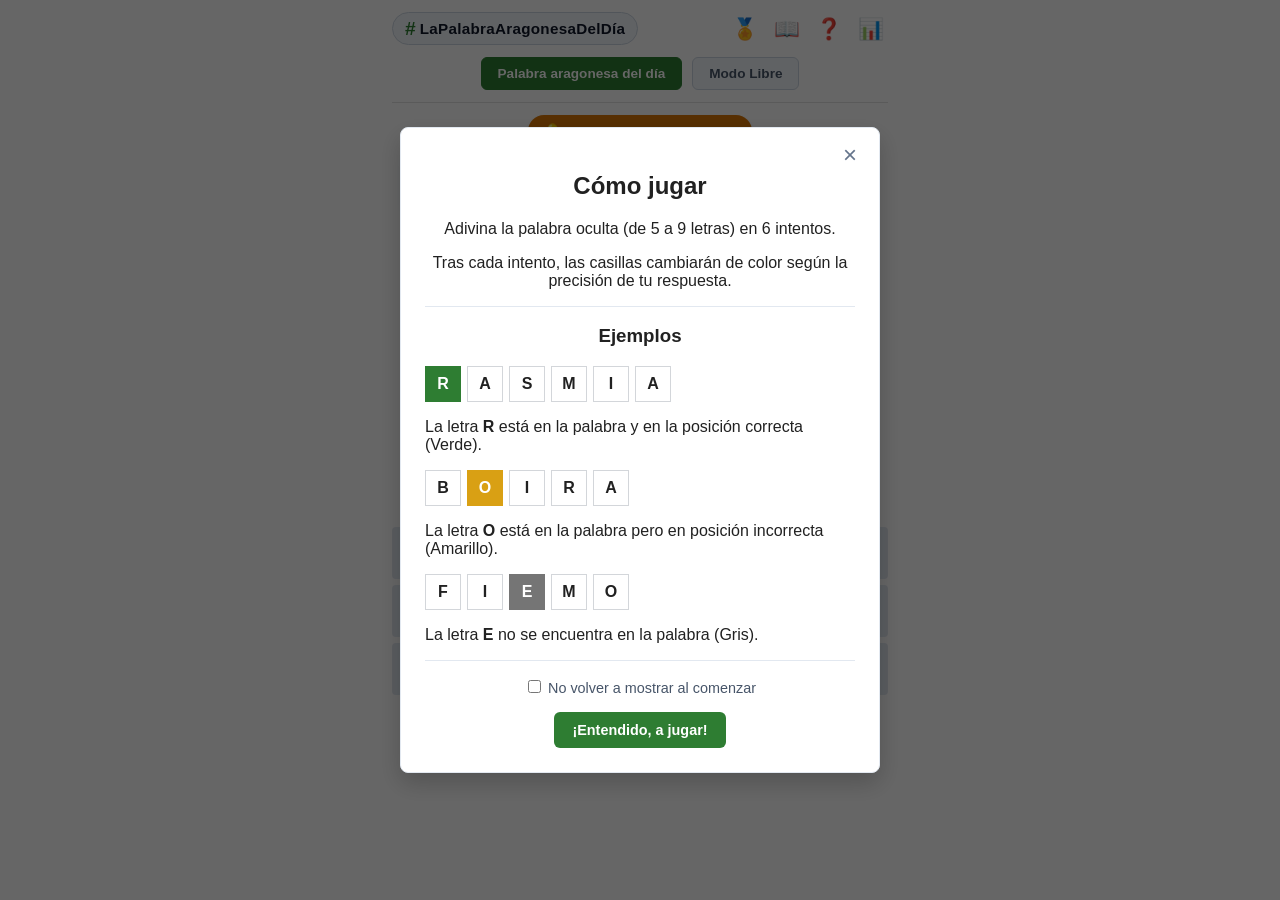
==== commit 3f95f0a6: "Add files via upload" ====
--- a/index.html
+++ b/index.html
@@ -87,13 +87,9 @@
     </header>
 
     <main>
-      <!-- Indicador Modo Libre e Información de Cronómetro Diario -->
+      <!-- Indicador Modo Libre -->
       <div id="free-mode-controls" class="free-controls hidden">
         <span id="word-number-badge" class="word-badge">Palabra 1</span>
-      </div>
-
-      <div id="daily-game-info" class="daily-info-container">
-        <div id="daily-timer-display" class="daily-timer-badge">⏱️ <span id="timer-counter">00:00</span></div>
       </div>
 
       <!-- Aviso diario completado -->
@@ -162,7 +158,9 @@
       <button id="close-badges" class="close-btn">&times;</button>
       <h2>🏅 Emblemas y Logros</h2>
       <div id="badges-counter" class="dict-counter">Desbloqueados: 0 / 100</div>
-      <div id="badges-grid" class="badges-grid"></div>
+      <div id="badges-grid" class="badges-grid">
+        <!-- Generado dinámicamente -->
+      </div>
       <div class="modal-actions">
         <button id="btn-modal-close-badges" class="action-btn-secondary">Cerrar</button>
       </div>
@@ -176,7 +174,9 @@
       <h2>📖 Diccionario de Palabras</h2>
       <input type="text" id="dict-search-input" placeholder="Buscar palabra descubierta..." />
       <div id="dict-counter" class="dict-counter">Descubiertas: 0</div>
-      <div id="dictionary-list" class="dictionary-list"></div>
+      <div id="dictionary-list" class="dictionary-list">
+        <!-- Las tarjetas se cargarán dinámicamente -->
+      </div>
       <div class="modal-actions">
         <button id="btn-modal-close-dict" class="action-btn-secondary">Cerrar</button>
       </div>
@@ -190,8 +190,10 @@
       <h2>Cómo jugar</h2>
       <p>Adivina la palabra oculta (de 5 a 9 letras) en 6 intentos.</p>
       <p>Tras cada intento, las casillas cambiarán de color según la precisión de tu respuesta.</p>
+
       <hr class="tutorial-divider">
       <h3>Ejemplos</h3>
+
       <div class="tutorial-example">
         <div class="row">
           <div class="tile-sample correct">R</div>
@@ -203,6 +205,7 @@
         </div>
         <p>La letra <strong>R</strong> está en la palabra y en la posición correcta (Verde).</p>
       </div>
+
       <div class="tutorial-example">
         <div class="row">
           <div class="tile-sample">B</div>
@@ -213,6 +216,7 @@
         </div>
         <p>La letra <strong>O</strong> está en la palabra pero en posición incorrecta (Amarillo).</p>
       </div>
+
       <div class="tutorial-example">
         <div class="row">
           <div class="tile-sample">F</div>
@@ -223,13 +227,16 @@
         </div>
         <p>La letra <strong>E</strong> no se encuentra en la palabra (Gris).</p>
       </div>
+
       <hr class="tutorial-divider">
+
       <div class="dont-show-container">
         <label for="dont-show-help">
           <input type="checkbox" id="dont-show-help">
           No volver a mostrar al comenzar
         </label>
       </div>
+
       <button id="start-game-btn" class="action-btn">¡Entendido, a jugar!</button>
     </div>
   </div>
@@ -238,11 +245,14 @@
   <div id="result-modal" class="modal hidden">
     <div class="modal-content">
       <div id="result-banner" class="feedback-banner"></div>
+
       <div id="result-word-definition" class="definition-box hidden"></div>
+
       <div id="result-countdown-box" class="countdown-box hidden">
         <span>Próxima palabra diaria en:</span>
         <div id="daily-timer" class="timer-digits">00:00:00</div>
       </div>
+
       <div class="modal-actions">
         <button id="btn-share" class="action-btn-secondary hidden">📤 Compartir resultado</button>
         <button id="btn-next-word" class="action-btn hidden">Siguiente palabra ➡️</button>
@@ -256,12 +266,15 @@
   <div id="stats-modal" class="modal hidden">
     <div class="modal-content">
       <button id="close-stats" class="close-btn">&times;</button>
+
       <h2>Estadísticas</h2>
+
       <div class="stats-tab-menu">
         <button class="stats-tab-btn active" data-tab="daily">Palabra del Día</button>
         <button class="stats-tab-btn" data-tab="free">Modo Libre</button>
         <button class="stats-tab-btn" data-tab="total">Total</button>
       </div>
+      
       <div class="stats-summary">
         <div class="stat-box">
           <span id="stat-played" class="stat-num">0</span>
@@ -280,15 +293,10 @@
           <span class="stat-label">Racha máx.</span>
         </div>
       </div>
-      
-      <!-- Contenedor del Récord de Tiempo (Palabra del Día) -->
-      <div id="stat-time-record-container" class="stat-time-record-box">
-        <span class="stat-time-title">⚡ Récord de tiempo (Palabra del Día):</span>
-        <span id="stat-best-time" class="stat-time-value">--:--</span>
-      </div>
 
       <h3>Distribución de intentos</h3>
       <div id="guess-distribution" class="distribution-container"></div>
+
       <div class="modal-actions">
         <button id="btn-modal-close-stats" class="action-btn-secondary">Cerrar</button>
       </div>
--- a/style.css
+++ b/style.css
@@ -1,674 +1,762 @@
 :root {
-  --primary-color: #2e7d32;
-  --primary-hover: #1b5e20;
-  --bg-color: #f4f6f8;
-  --card-bg: #ffffff;
-  --text-color: #333333;
-  --border-color: #d3d6da;
-  --correct-color: #6aaa64;
-  --present-color: #c9b458;
-  --absent-color: #787c7e;
-  --key-bg: #d3d6da;
-  --key-text: #1a1a1b;
+  --color-correct: #2e7d32;
+  --color-present: #d9a014;
+  --color-absent: #757575;
+  --color-bg: #ffffff;
+  --color-card-bg: #ffffff;
+  --color-text: #212121;
+  --color-border: #d3d6da;
+  --color-key-bg: #e2e8f0;
+  --color-key-text: #1e293b;
 }
 
 * {
   box-sizing: border-box;
+}
+
+body {
   margin: 0;
-  padding: 0;
-}
-
-body {
-  font-family: -apple-system, BlinkMacSystemFont, "Segoe UI", Roboto, Helvetica, Arial, sans-serif;
-  background-color: var(--bg-color);
-  color: var(--text-color);
-  display: flex;
-  justify-content: center;
-  align-items: center;
+  background-color: var(--color-bg);
+  color: var(--color-text);
+  font-family: 'Segoe UI', Tahoma, Geneva, Verdana, sans-serif;
+  display: flex;
+  justify-content: center;
+  align-items: flex-start;
   min-height: 100vh;
 }
 
+.hidden {
+  display: none !important;
+}
+
 .app-container {
   width: 100%;
-  max-width: 500px;
-  background-color: var(--card-bg);
-  display: flex;
-  flex-direction: column;
-  min-height: 100vh;
-  box-shadow: 0 0 20px rgba(0,0,0,0.05);
-}
-
-@media (min-width: 500px) {
-  .app-container {
-    min-height: 90vh;
-    border-radius: 12px;
-    overflow: hidden;
-  }
+  max-width: 520px;
+  padding: 12px;
+  display: flex;
+  flex-direction: column;
+  align-items: center;
 }
 
 header {
-  border-bottom: 1px solid var(--border-color);
-  padding: 12px 16px;
-  background: #fff;
+  width: 100%;
+  border-bottom: 1px solid #e0e0e0;
+  padding-bottom: 12px;
+  margin-bottom: 12px;
 }
 
 .header-top {
   display: flex;
   justify-content: space-between;
   align-items: center;
-  margin-bottom: 10px;
-}
-
+}
+
+/* Estilo Hashtag para el Título */
 .hashtag-title {
   display: flex;
   align-items: center;
   gap: 4px;
+  background-color: #f1f5f9;
+  padding: 6px 12px;
+  border-radius: 20px;
+  border: 1px solid #cbd5e1;
+  max-width: fit-content;
 }
 
 .hashtag-symbol {
-  color: var(--primary-color);
-  font-size: 1.4rem;
-  font-weight: bold;
+  font-size: 1.2rem;
+  font-weight: 900;
+  color: var(--color-correct);
+  line-height: 1;
 }
 
 .hashtag-title h1 {
-  font-size: 1.1rem;
+  font-size: 0.95rem;
   font-weight: 800;
-  letter-spacing: -0.5px;
+  margin: 0;
+  letter-spacing: 0.3px;
+  color: #0f172a;
+  text-transform: none;
+  white-space: nowrap;
 }
 
 .menu-buttons {
   display: flex;
-  gap: 6px;
+  gap: 8px;
 }
 
 .icon-btn {
   background: none;
   border: none;
-  font-size: 1.2rem;
+  font-size: 1.3rem;
   cursor: pointer;
   padding: 4px;
   border-radius: 4px;
-  transition: background 0.2s;
 }
 
 .icon-btn:hover {
-  background: rgba(0,0,0,0.05);
+  background-color: #f1f5f9;
 }
 
 .mode-selector {
   display: flex;
-  gap: 8px;
+  justify-content: center;
+  gap: 10px;
+  margin-top: 12px;
 }
 
 .mode-btn {
+  background: #f1f5f9;
+  color: #475569;
+  border: 1px solid #cbd5e1;
+  padding: 8px 16px;
+  cursor: pointer;
+  font-size: 0.85rem;
+  border-radius: 6px;
+  font-weight: bold;
+}
+
+.mode-btn.active {
+  background: var(--color-correct);
+  color: #fff;
+  border-color: var(--color-correct);
+}
+
+main {
+  width: 100%;
+  display: flex;
+  flex-direction: column;
+  align-items: center;
+}
+
+.free-controls {
+  display: flex;
+  justify-content: center;
+  align-items: center;
+  width: 100%;
+  margin-bottom: 12px;
+}
+
+.word-badge {
+  background: #f1f5f9;
+  color: #334155;
+  padding: 6px 14px;
+  border-radius: 16px;
+  font-size: 0.9rem;
+  font-weight: bold;
+  border: 1px solid #cbd5e1;
+}
+
+.completed-banner {
+  background-color: #3b82f6;
+  color: #fff;
+  padding: 10px 14px;
+  border-radius: 6px;
+  font-size: 0.85rem;
+  font-weight: bold;
+  margin-bottom: 12px;
+  text-align: center;
+  width: 100%;
+}
+
+/* Botón de Pistas */
+.hint-container {
+  display: flex;
+  justify-content: center;
+  width: 100%;
+  margin-bottom: 12px;
+}
+
+.hint-btn {
+  background-color: #d97706;
+  color: #ffffff;
+  padding: 8px 16px;
+  border-radius: 20px;
+  font-weight: bold;
+  border: none;
+  cursor: pointer;
+  font-size: 0.85rem;
+  transition: background-color 0.2s, opacity 0.2s;
+  box-shadow: 0 2px 4px rgba(0, 0, 0, 0.1);
+}
+
+.hint-btn:hover:not(:disabled) {
+  background-color: #b45309;
+}
+
+.hint-btn:disabled {
+  background-color: #94a3b8;
+  cursor: not-allowed;
+  opacity: 0.7;
+  box-shadow: none;
+}
+
+#game-board {
+  display: flex;
+  flex-direction: column;
+  gap: 6px;
+  margin-bottom: 12px;
+  width: 100%;
+  align-items: center;
+}
+
+.board-row {
+  display: flex;
+  gap: 6px;
+  justify-content: center;
+  width: 100%;
+}
+
+.tile {
   flex: 1;
-  padding: 8px;
-  border: 1px solid var(--border-color);
-  background: #f8f9fa;
-  font-size: 0.85rem;
-  font-weight: 600;
-  border-radius: 6px;
+  max-width: 52px;
+  aspect-ratio: 1 / 1;
+  border: 2px solid var(--color-border);
+  display: flex;
+  justify-content: center;
+  align-items: center;
+  font-size: clamp(1.1rem, 4vw, 1.7rem);
+  font-weight: bold;
+  text-transform: uppercase;
+  border-radius: 4px;
+  user-select: none;
+  background-color: #fff;
+  color: var(--color-text);
+  perspective: 1000px;
+  transition: border-color 0.2s ease, transform 0.15s ease, background-color 0.2s ease, box-shadow 0.2s ease;
+}
+
+/* Estilos de Selección Libre */
+.tile.selectable {
   cursor: pointer;
-  transition: all 0.2s;
-}
-
-.mode-btn.active {
-  background: var(--primary-color);
-  color: white;
-  border-color: var(--primary-color);
-}
-
-main {
-  flex: 1;
-  display: flex;
-  flex-direction: column;
-  padding: 12px;
-  justify-content: space-between;
-}
-
-.free-controls {
-  display: flex;
-  justify-content: center;
-  margin-bottom: 8px;
-}
-
-.word-badge {
-  background: #e8f5e9;
-  color: var(--primary-color);
-  font-size: 0.8rem;
-  font-weight: 700;
-  padding: 2px 10px;
-  border-radius: 12px;
-}
-
-.completed-banner {
-  background: #e8f5e9;
-  color: var(--primary-color);
-  padding: 8px;
-  text-align: center;
-  font-size: 0.85rem;
-  font-weight: 600;
-  border-radius: 6px;
-  margin-bottom: 8px;
-}
-
-.hint-container {
-  display: flex;
-  justify-content: center;
-  margin-bottom: 8px;
-}
-
-.hint-btn {
-  background: #fff3cd;
-  color: #856404;
-  border: 1px solid #ffeeba;
-  padding: 6px 12px;
-  font-size: 0.8rem;
-  font-weight: 600;
-  border-radius: 6px;
-  cursor: pointer;
-  transition: background 0.2s;
-}
-
-.hint-btn:hover {
-  background: #ffe8a1;
-}
-
-#game-board {
+}
+
+.tile.selected {
+  border: 4px solid #0284c7 !important;
+  background-color: #e0f2fe !important;
+  transform: scale(1.08);
+  box-shadow: 0 0 10px rgba(2, 132, 199, 0.5);
+  z-index: 2;
+}
+
+/* Animación de volteo */
+@keyframes flipTile {
+  0% { transform: rotateX(0deg); }
+  50% { transform: rotateX(90deg); }
+  100% { transform: rotateX(0deg); }
+}
+
+.tile.flip {
+  animation: flipTile 0.5s ease forwards;
+}
+
+.tile.filled { border-color: #878a8c; }
+.tile.correct { background-color: var(--color-correct); border-color: var(--color-correct); color: #fff; }
+.tile.present { background-color: var(--color-present); border-color: var(--color-present); color: #fff; }
+.tile.absent { background-color: var(--color-absent); border-color: var(--color-absent); color: #fff; }
+
+.tile.ghost-green {
+  border-color: var(--color-correct);
+  color: var(--color-correct);
+  background-color: rgba(46, 125, 50, 0.1);
+}
+
+/* Botones Principales debajo del tablero */
+.main-actions-container {
+  display: flex;
+  justify-content: center;
+  margin-bottom: 14px;
+  width: 100%;
+}
+
+/* Teclado Virtual */
+#keyboard {
+  width: 100%;
   display: flex;
   flex-direction: column;
   gap: 6px;
-  align-items: center;
-  justify-content: center;
-  margin: auto 0;
-  padding: 10px 0;
-}
-
-.board-row {
-  display: flex;
-  gap: 6px;
-}
-
-.tile {
-  width: 48px;
-  height: 48px;
-  border: 2px solid var(--border-color);
-  display: flex;
-  align-items: center;
-  justify-content: center;
-  font-size: 1.4rem;
-  font-weight: bold;
-  text-transform: uppercase;
-  user-select: none;
-  border-radius: 4px;
-  background-color: #fff;
-  color: #1a1a1b;
-  transition: transform 0.15s ease;
-}
-
-.tile.filled {
-  border-color: #878a8c;
-  transform: scale(1.05);
-}
-
-.tile.correct {
-  background-color: var(--correct-color);
-  color: white;
-  border-color: var(--correct-color);
-}
-
-.tile.present {
-  background-color: var(--present-color);
-  color: white;
-  border-color: var(--present-color);
-}
-
-.tile.absent {
-  background-color: var(--absent-color);
-  color: white;
-  border-color: var(--absent-color);
-}
-
-.main-actions-container {
-  display: flex;
-  gap: 8px;
-  justify-content: center;
-  margin-bottom: 10px;
-}
-
-.action-btn {
-  background-color: var(--primary-color);
-  color: white;
-  border: none;
-  padding: 10px 16px;
-  font-size: 0.9rem;
-  font-weight: bold;
-  border-radius: 6px;
-  cursor: pointer;
-  transition: background 0.2s;
-}
-
-.action-btn:hover {
-  background-color: var(--primary-hover);
-}
-
-.action-btn-secondary {
-  background-color: #e0e0e0;
-  color: #333;
-  border: none;
-  padding: 10px 16px;
-  font-size: 0.9rem;
-  font-weight: bold;
-  border-radius: 6px;
-  cursor: pointer;
-  transition: background 0.2s;
-}
-
-.action-btn-secondary:hover {
-  background-color: #d0d0d0;
-}
-
-#keyboard {
-  display: flex;
-  flex-direction: column;
-  gap: 6px;
-  user-select: none;
 }
 
 .keyboard-row {
   display: flex;
   justify-content: center;
   gap: 4px;
+  width: 100%;
 }
 
 .key {
-  background-color: var(--key-bg);
-  color: var(--key-text);
-  font-weight: bold;
+  background-color: var(--color-key-bg);
+  color: var(--color-key-text);
   border: none;
   border-radius: 4px;
-  height: 50px;
+  font-weight: bold;
+  height: 52px;
   flex: 1;
-  max-width: 40px;
-  font-size: 0.85rem;
+  display: flex;
+  justify-content: center;
+  align-items: center;
   cursor: pointer;
-  display: flex;
-  align-items: center;
-  justify-content: center;
-  transition: background 0.2s, color 0.2s;
+  user-select: none;
+  font-size: 0.95rem;
+  transition: background-color 0.3s ease;
 }
 
 .key.wide-key {
-  max-width: 65px;
-  font-size: 0.7rem;
-}
-
-.key.correct {
-  background-color: var(--correct-color) !important;
-  color: white !important;
-}
-
-.key.present {
-  background-color: var(--present-color) !important;
-  color: white !important;
-}
-
-.key.absent {
-  background-color: var(--absent-color) !important;
-  color: white !important;
-}
-
-/* Modales - Se mantiene estrictamente la estética original */
+  flex: 1.5;
+  font-size: 0.75rem;
+}
+
+.key.correct { background-color: var(--color-correct); color: #fff; }
+.key.present { background-color: var(--color-present); color: #fff; }
+.key.absent { background-color: var(--color-absent); color: #fff; }
+
+/* Modales */
 .modal {
   position: fixed;
   top: 0;
   left: 0;
-  width: 100%;
-  height: 100%;
-  background: rgba(0,0,0,0.5);
-  display: flex;
-  justify-content: center;
-  align-items: center;
-  z-index: 1000;
+  width: 100vw;
+  height: 100vh;
+  background: rgba(0, 0, 0, 0.6);
+  display: flex;
+  justify-content: center;
+  align-items: center;
+  z-index: 9999;
   padding: 16px;
-}
-
-.modal.hidden {
-  display: none;
+  box-sizing: border-box;
 }
 
 .modal-content {
-  background: white;
-  width: 100%;
-  max-width: 420px;
-  border-radius: 12px;
-  padding: 20px;
+  background: var(--color-card-bg);
+  padding: 24px;
+  border-radius: 8px;
+  width: 100%;
+  max-width: 480px;
+  text-align: center;
   position: relative;
-  max-height: 90vh;
+  max-height: 85vh;
   overflow-y: auto;
-  box-shadow: 0 4px 20px rgba(0,0,0,0.15);
+  box-shadow: 0 10px 25px rgba(0, 0, 0, 0.2);
+  border: 1px solid #e2e8f0;
 }
 
 .close-btn {
   position: absolute;
   top: 12px;
-  right: 14px;
+  right: 16px;
   background: none;
   border: none;
+  color: #64748b;
   font-size: 1.5rem;
   cursor: pointer;
-  color: #787c7e;
-}
-
-.modal-content h2 {
-  font-size: 1.2rem;
-  margin-bottom: 12px;
-  text-align: center;
-}
-
-.modal-content h3 {
-  font-size: 1rem;
-  margin: 12px 0 6px 0;
-}
-
-.modal-actions {
-  display: flex;
-  gap: 8px;
-  justify-content: center;
-  margin-top: 16px;
-}
-
-/* Tutorial / Ayuda */
-.tutorial-content p {
-  font-size: 0.85rem;
-  line-height: 1.4;
-  margin-bottom: 8px;
-  color: #555;
+  z-index: 10;
 }
 
 .tutorial-divider {
   border: 0;
-  border-top: 1px solid var(--border-color);
+  border-top: 1px solid #e2e8f0;
+  margin: 16px 0;
+}
+
+.tutorial-example {
+  text-align: left;
+  margin-bottom: 12px;
+}
+
+.tutorial-example .row {
+  display: flex;
+  gap: 6px;
+  margin-bottom: 4px;
+}
+
+.tile-sample {
+  width: 36px;
+  height: 36px;
+  border: 1px solid var(--color-border);
+  display: flex;
+  justify-content: center;
+  align-items: center;
+  font-weight: bold;
+}
+
+.tile-sample.correct { background: var(--color-correct); border-color: var(--color-correct); color: #fff; }
+.tile-sample.present { background: var(--color-present); border-color: var(--color-present); color: #fff; }
+.tile-sample.absent { background: var(--color-absent); border-color: var(--color-absent); color: #fff; }
+
+.dont-show-container {
+  margin: 16px 0;
+  font-size: 0.9rem;
+  color: #475569;
+}
+
+.action-btn, .action-btn-secondary {
+  padding: 10px 18px;
+  border-radius: 6px;
+  font-weight: bold;
+  border: none;
+  cursor: pointer;
+  font-size: 0.9rem;
+}
+
+.action-btn {
+  background-color: var(--color-correct);
+  color: #fff;
+}
+
+.action-btn-secondary {
+  background-color: #64748b;
+  color: #fff;
+}
+
+.feedback-banner {
+  padding: 14px;
+  border-radius: 6px;
+  font-weight: bold;
+  margin-bottom: 14px;
+  color: #fff;
+  font-size: 1.05rem;
+}
+
+.feedback-banner.win { background-color: var(--color-correct); }
+.feedback-banner.lose { background-color: #dc2626; }
+
+/* Reloj Cuenta Regresiva */
+.countdown-box {
+  margin: 16px 0;
+  font-size: 0.9rem;
+  color: #475569;
+}
+
+.timer-digits {
+  font-size: 1.6rem;
+  font-weight: bold;
+  color: var(--color-correct);
+  margin-top: 6px;
+}
+
+/* Menú Filtro Estadísticas */
+.stats-tab-menu {
+  display: flex;
+  justify-content: center;
+  gap: 6px;
+  margin-bottom: 16px;
+  border-bottom: 2px solid #e2e8f0;
+  padding-bottom: 8px;
+}
+
+.stats-tab-btn {
+  background: none;
+  border: none;
+  padding: 6px 12px;
+  font-size: 0.85rem;
+  font-weight: bold;
+  color: #64748b;
+  cursor: pointer;
+  border-radius: 4px;
+}
+
+.stats-tab-btn.active {
+  background-color: var(--color-correct);
+  color: #fff;
+}
+
+.stats-summary {
+  display: flex;
+  justify-content: space-around;
+  margin: 16px 0;
+}
+
+.stat-box {
+  display: flex;
+  flex-direction: column;
+}
+
+.stat-num {
+  font-size: 1.6rem;
+  font-weight: bold;
+  color: #0f172a;
+}
+
+.stat-label {
+  font-size: 0.75rem;
+  color: #64748b;
+}
+
+/* Soporte Ampliado para Récord de Tiempo (Cualquier variante de nombre) */
+.stat-record,
+.record-time-container,
+.best-time-box,
+.time-record-box {
+  display: flex;
+  flex-direction: column;
+  align-items: center;
+  background: #f8fafc;
+  border: 1px solid #e2e8f0;
+  border-radius: 8px;
+  padding: 10px;
   margin: 12px 0;
-}
-
-.tutorial-example {
-  margin-bottom: 10px;
-}
-
-.tutorial-example .row {
-  display: flex;
-  gap: 4px;
-  margin-bottom: 4px;
-}
-
-.tile-sample {
-  width: 32px;
-  height: 32px;
-  border: 2px solid var(--border-color);
-  display: flex;
-  align-items: center;
-  justify-content: center;
+  text-align: center;
+  width: 100%;
+}
+
+.record-time,
+.best-time,
+.time-record-value {
+  font-size: 1.4rem;
+  font-weight: bold;
+  color: #d97706;
+  margin-top: 4px;
+  display: inline-block !important;
+  visibility: visible !important;
+}
+
+.record-label,
+.best-time-label,
+.time-record-label {
+  font-size: 0.8rem;
+  color: #475569;
+  font-weight: 600;
+  text-transform: uppercase;
+  letter-spacing: 0.5px;
+  display: inline-block !important;
+  visibility: visible !important;
+}
+
+.distribution-container {
+  display: flex;
+  flex-direction: column;
+  gap: 6px;
+  margin-bottom: 16px;
+}
+
+.dist-row {
+  display: flex;
+  align-items: center;
+  gap: 8px;
+}
+
+.dist-num {
+  font-weight: bold;
+  width: 18px;
+  color: #334155;
+  text-align: right;
+}
+
+.dist-bar-bg {
+  flex: 1;
+  background: #f1f5f9;
+  border-radius: 3px;
+  overflow: hidden;
+}
+
+.dist-bar-fill {
+  background-color: var(--color-correct);
+  color: #fff;
+  font-size: 0.8rem;
+  font-weight: bold;
+  text-align: right;
+  padding: 2px 8px;
+  box-sizing: border-box;
+  min-width: 28px;
+  white-space: nowrap;
+}
+
+.definition-box {
+  background: #f8fafc;
+  border-left: 4px solid var(--color-correct);
+  padding: 12px;
+  text-align: left;
+  margin: 16px 0;
+  border-radius: 0 4px 4px 0;
+  color: #334155;
+  border-top: 1px solid #e2e8f0;
+  border-right: 1px solid #e2e8f0;
+  border-bottom: 1px solid #e2e8f0;
+}
+
+.modal-actions {
+  display: flex;
+  gap: 8px;
+  justify-content: center;
+  flex-wrap: wrap;
+  margin-top: 16px;
+}
+
+/* Modal de Alerta Personalizado */
+.alert-modal-content {
+  max-width: 380px;
+  padding: 20px;
+}
+
+.alert-modal-title {
+  margin-top: 0;
+  margin-bottom: 12px;
+  font-size: 1.1rem;
+  color: var(--color-correct);
+}
+
+.alert-modal-text {
+  font-size: 0.95rem;
+  color: #334155;
+  line-height: 1.4;
+  white-space: pre-line;
+  margin-bottom: 18px;
+}
+
+/* Estilos para el Modal de Diccionario */
+.dict-counter {
+  font-weight: bold;
+  margin: 10px 0;
+  text-align: center;
+  color: #4a5568;
   font-size: 0.9rem;
-  font-weight: bold;
-  border-radius: 4px;
-  background: #fff;
-}
-
-.tile-sample.correct { background: var(--correct-color); color: white; border-color: var(--correct-color); }
-.tile-sample.present { background: var(--present-color); color: white; border-color: var(--present-color); }
-.tile-sample.absent { background: var(--absent-color); color: white; border-color: var(--absent-color); }
-
-.dont-show-container {
-  display: flex;
-  align-items: center;
-  gap: 6px;
-  font-size: 0.8rem;
-  margin-bottom: 10px;
-}
-
-/* Estadísticas */
-.stats-tab-menu {
-  display: flex;
-  gap: 4px;
-  margin-bottom: 12px;
-}
-
-.stats-tab-btn {
-  flex: 1;
-  padding: 6px;
-  border: 1px solid var(--border-color);
-  background: #f8f9fa;
-  font-size: 0.75rem;
-  font-weight: 600;
-  border-radius: 4px;
-  cursor: pointer;
-}
-
-.stats-tab-btn.active {
-  background: var(--primary-color);
-  color: white;
-  border-color: var(--primary-color);
-}
-
-.stats-summary {
-  display: grid;
-  grid-template-columns: repeat(4, 1fr);
-  gap: 6px;
-  text-align: center;
-  margin-bottom: 12px;
-}
-
-.stat-box {
-  background: #f8f9fa;
-  padding: 8px 4px;
+}
+
+#dict-search-input {
+  width: 100%;
+  padding: 10px;
+  border: 2px solid #cbd5e0;
+  border-radius: 8px;
+  margin-top: 10px;
+  margin-bottom: 6px;
+  font-size: 0.95rem;
+  box-sizing: border-box;
+  outline: none;
+}
+
+#dict-search-input:focus {
+  border-color: var(--color-correct);
+}
+
+.dictionary-list {
+  max-height: 350px;
+  overflow-y: auto;
+  display: flex;
+  flex-direction: column;
+  gap: 10px;
+  padding-right: 4px;
+  margin-top: 10px;
+}
+
+.dict-card {
+  background-color: #f7fafc;
+  border-left: 5px solid var(--color-correct);
+  padding: 12px;
   border-radius: 6px;
-}
-
-.stat-num {
-  display: block;
-  font-size: 1.2rem;
-  font-weight: bold;
-}
-
-.stat-label {
-  font-size: 0.65rem;
-  color: #666;
-}
-
-.best-time-box {
-  background: #f8f9fa;
-  padding: 8px 12px;
-  border-radius: 6px;
+  box-shadow: 0 1px 3px rgba(0,0,0,0.08);
+  text-align: left;
+}
+
+.dict-card-header {
   display: flex;
   justify-content: space-between;
   align-items: center;
-  margin-bottom: 12px;
-}
-
-.stat-num-time {
-  font-size: 1rem;
-  font-weight: bold;
-  color: var(--primary-color);
-}
-
-.distribution-container {
-  display: flex;
-  flex-direction: column;
-  gap: 4px;
-}
-
-.dist-row {
-  display: flex;
-  align-items: center;
-  gap: 6px;
-  font-size: 0.75rem;
-}
-
-.dist-bar {
-  background: #787c7e;
-  color: white;
-  padding: 2px 6px;
-  text-align: right;
-  border-radius: 2px;
-  font-weight: bold;
-  min-width: 18px;
-}
-
-.dist-bar.highlight {
-  background: var(--primary-color);
-}
-
-/* Diccionario */
-#dict-search-input {
-  width: 100%;
-  padding: 8px 12px;
-  border: 1px solid var(--border-color);
-  border-radius: 6px;
-  font-size: 0.85rem;
-  margin-bottom: 8px;
-}
-
-.dict-counter {
-  font-size: 0.75rem;
-  color: #666;
-  margin-bottom: 8px;
-  text-align: center;
-}
-
-.dictionary-list {
-  display: flex;
-  flex-direction: column;
-  gap: 8px;
-  max-height: 250px;
-  overflow-y: auto;
-}
-
-.dict-card {
-  background: #f8f9fa;
-  border: 1px solid var(--border-color);
-  border-radius: 6px;
-  padding: 8px 10px;
+  margin-bottom: 6px;
 }
 
 .dict-word {
-  font-weight: bold;
-  color: var(--primary-color);
+  font-size: 1.05rem;
+  font-weight: bold;
+  color: #2d3748;
+  text-transform: uppercase;
+}
+
+.dict-definition {
   font-size: 0.9rem;
-}
-
-.dict-definition {
-  font-size: 0.8rem;
-  color: #444;
-  margin-top: 2px;
+  color: #4a5568;
+  line-height: 1.4;
 }
 
 .dict-empty-msg {
   text-align: center;
-  font-size: 0.8rem;
-  color: #666;
-  padding: 20px 0;
-}
-
-/* Emblemas */
+  color: #a0aec0;
+  padding: 24px 10px;
+  font-size: 0.95rem;
+  line-height: 1.4;
+}
+
+/* SISTEMA DE EMBLEMAS / BADGES */
 .badges-grid {
   display: grid;
-  grid-template-columns: repeat(2, 1fr);
-  gap: 8px;
-  max-height: 280px;
+  grid-template-columns: repeat(auto-fill, minmax(110px, 1fr));
+  gap: 10px;
+  max-height: 50vh;
   overflow-y: auto;
-  margin-bottom: 10px;
+  padding: 6px;
+  margin-top: 10px;
+  box-sizing: border-box;
 }
 
 .badge-card {
-  background: #f8f9fa;
-  border: 1px solid var(--border-color);
-  border-radius: 6px;
-  padding: 8px;
+  background: #f8fafc;
+  border: 1px solid #e2e8f0;
+  border-radius: 8px;
+  padding: 8px 6px;
+  display: flex;
+  flex-direction: column;
+  align-items: center;
   text-align: center;
+  position: relative;
+  transition: transform 0.2s, border-color 0.2s;
 }
 
 .badge-card.unlocked {
-  background: #e8f5e9;
-  border-color: var(--primary-color);
+  background: #f0fdf4;
+  border-color: var(--color-correct);
+  box-shadow: 0 2px 4px rgba(46, 125, 50, 0.15);
+}
+
+.badge-card.locked {
+  opacity: 0.55;
+  filter: grayscale(80%);
 }
 
 .badge-icon {
-  font-size: 1.5rem;
+  font-size: 1.6rem;
+  margin-bottom: 4px;
+}
+
+.badge-title {
+  font-size: 0.75rem;
+  font-weight: bold;
+  color: #1e293b;
   margin-bottom: 2px;
-}
-
-.badge-title {
-  font-size: 0.8rem;
-  font-weight: bold;
-  margin-bottom: 2px;
+  line-height: 1.2;
 }
 
 .badge-desc {
-  font-size: 0.7rem;
-  color: #666;
-  margin-bottom: 4px;
+  font-size: 0.65rem;
+  color: #64748b;
+  line-height: 1.2;
 }
 
 .badge-status {
-  font-size: 0.65rem;
-  font-weight: bold;
-  color: var(--primary-color);
+  font-size: 0.6rem;
+  font-weight: bold;
+  margin-top: 6px;
+  padding: 2px 6px;
+  border-radius: 10px;
+}
+
+.badge-card.unlocked .badge-status {
+  background-color: var(--color-correct);
+  color: #fff;
 }
 
 .badge-card.locked .badge-status {
-  color: #888;
-}
-
-/* Feedback resultado */
-.feedback-banner {
-  text-align: center;
-  font-weight: bold;
-  font-size: 1rem;
-  margin-bottom: 10px;
-}
-
-.definition-box {
-  background: #f8f9fa;
-  border-left: 4px solid var(--primary-color);
-  padding: 8px 12px;
-  font-size: 0.85rem;
-  margin-bottom: 10px;
-  border-radius: 0 6px 6px 0;
-}
-
-.countdown-box {
-  text-align: center;
-  font-size: 0.8rem;
-  color: #666;
-  margin-bottom: 10px;
-}
-
-.timer-digits {
-  font-size: 1.2rem;
-  font-weight: bold;
-  color: #333;
-}
-
-.hidden {
-  display: none !important;
-}
-
-/* Alerta personalizada */
-.alert-modal-content {
-  text-align: center;
-}
-
-.alert-modal-title {
-  font-size: 1.1rem;
-  margin-bottom: 8px;
-  color: var(--primary-color);
-}
-
-.alert-modal-text {
-  font-size: 0.85rem;
-  margin-bottom: 14px;
-  white-space: pre-line;
-  line-height: 1.4;
-}
+  background-color: #cbd5e1;
+  color: #475569;
+}
+
+/* Ajuste responsive para pantallas móviles muy estrechas */
+@media (max-width: 380px) {
+  .hashtag-title {
+    padding: 5px 8px;
+  }
+  .hashtag-title h1 {
+    font-size: 0.82rem;
+  }
+  .hashtag-symbol {
+    font-size: 1rem;
+  }
+}
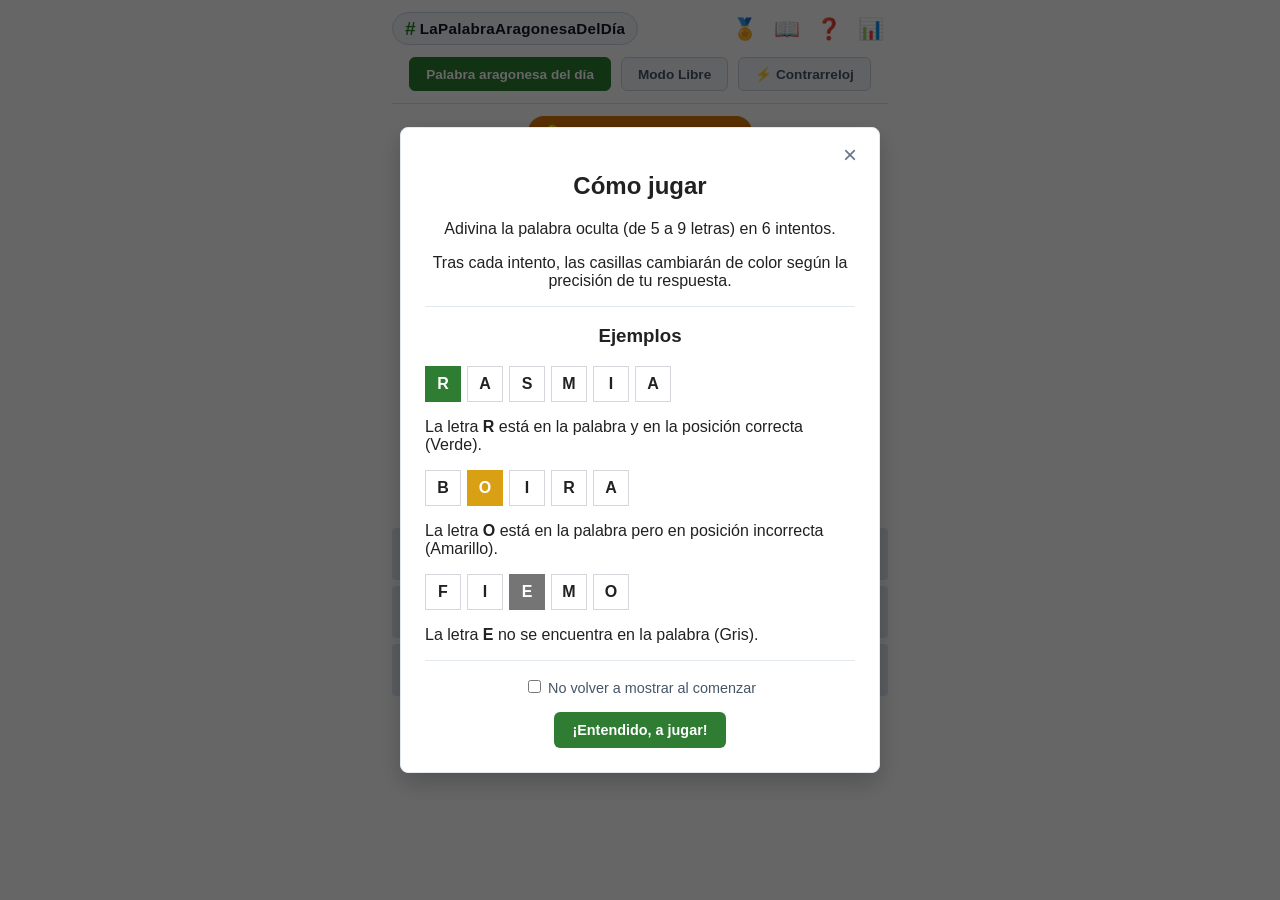
==== commit c0438172: "Update index.html" ====
--- a/index.html
+++ b/index.html
@@ -80,9 +80,11 @@
         </div>
       </div>
 
+      <!-- Selector de Modos ampliado con Contrarreloj -->
       <div class="mode-selector">
         <button id="btn-mode-daily" class="mode-btn active">Palabra aragonesa del día</button>
         <button id="btn-mode-free" class="mode-btn">Modo Libre</button>
+        <button id="btn-mode-timeattack" class="mode-btn">⚡ Contrarreloj</button>
       </div>
     </header>
 
@@ -90,6 +92,12 @@
       <!-- Indicador Modo Libre -->
       <div id="free-mode-controls" class="free-controls hidden">
         <span id="word-number-badge" class="word-badge">Palabra 1</span>
+      </div>
+
+      <!-- Controles / Indicadores del Modo Contrarreloj -->
+      <div id="timeattack-controls" class="free-controls hidden">
+        <span id="timeattack-timer-badge" class="word-badge">⏱️ 01:30</span>
+        <span id="timeattack-score-badge" class="word-badge">🔥 Palabras: 0</span>
       </div>
 
       <!-- Aviso diario completado -->
@@ -272,6 +280,7 @@
       <div class="stats-tab-menu">
         <button class="stats-tab-btn active" data-tab="daily">Palabra del Día</button>
         <button class="stats-tab-btn" data-tab="free">Modo Libre</button>
+        <button class="stats-tab-btn" data-tab="timeattack">Contrarreloj</button>
         <button class="stats-tab-btn" data-tab="total">Total</button>
       </div>
       
@@ -292,6 +301,12 @@
           <span id="stat-maxstreak" class="stat-num">0</span>
           <span class="stat-label">Racha máx.</span>
         </div>
+      </div>
+
+      <!-- Apartado para mostrar el récord de palabras en Contrarreloj -->
+      <div id="stat-timeattack-record-container" class="stat-time-record-box hidden">
+        <span class="stat-time-title">⚡ Récord Contrarreloj (Palabras):</span>
+        <span id="stat-timeattack-best" class="stat-time-value">0</span>
       </div>
 
       <h3>Distribución de intentos</h3>
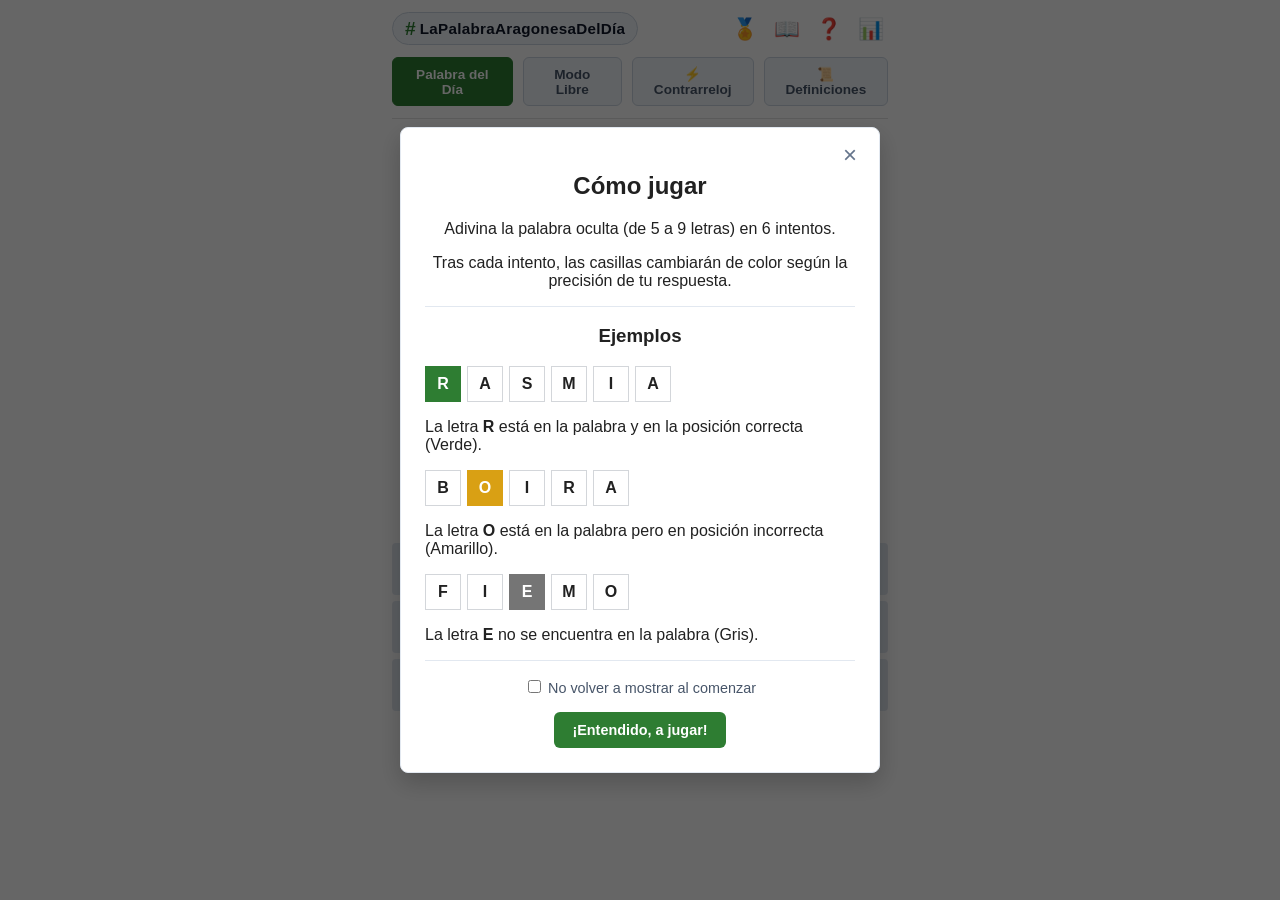
==== commit c10f6d68: "Update index.html" ====
--- a/index.html
+++ b/index.html
@@ -80,11 +80,12 @@
         </div>
       </div>
 
-      <!-- Selector de Modos ampliado con Contrarreloj -->
+      <!-- Selector de Modos ampliado con Contrarreloj y Definiciones -->
       <div class="mode-selector">
-        <button id="btn-mode-daily" class="mode-btn active">Palabra aragonesa del día</button>
+        <button id="btn-mode-daily" class="mode-btn active">Palabra del Día</button>
         <button id="btn-mode-free" class="mode-btn">Modo Libre</button>
         <button id="btn-mode-timeattack" class="mode-btn">⚡ Contrarreloj</button>
+        <button id="btn-mode-definitions" class="mode-btn">📜 Definiciones</button>
       </div>
     </header>
 
@@ -96,13 +97,24 @@
 
       <!-- Controles / Indicadores del Modo Contrarreloj -->
       <div id="timeattack-controls" class="free-controls hidden">
-        <span id="timeattack-timer-badge" class="word-badge">⏱️ 01:30</span>
+        <span id="timeattack-timer-badge" class="word-badge">⏱️ 02:00</span>
         <span id="timeattack-score-badge" class="word-badge">🔥 Palabras: 0</span>
+      </div>
+
+      <!-- Controles / Indicadores del Modo Definiciones -->
+      <div id="definitions-controls" class="free-controls hidden">
+        <span id="definitions-timer-badge" class="word-badge">⏱️ 01:30</span>
+        <span id="definitions-score-badge" class="word-badge">🔥 Palabras: 0</span>
       </div>
 
       <!-- Aviso diario completado -->
       <div id="daily-completed-banner" class="completed-banner hidden">
         ¡Ya has jugado la palabra de hoy! Vuelve mañana para un nuevo reto.
+      </div>
+
+      <!-- Definición destacada para el Modo Definiciones -->
+      <div id="definitions-box-panel" class="definition-box hidden" style="margin-top: 0; margin-bottom: 12px; width: 100%;">
+        <strong>Definición:</strong> <span id="definitions-text-span">Cargando definición...</span>
       </div>
 
       <!-- Botón de Pistas (Anuncios Recompensados) -->
@@ -166,9 +178,7 @@
       <button id="close-badges" class="close-btn">&times;</button>
       <h2>🏅 Emblemas y Logros</h2>
       <div id="badges-counter" class="dict-counter">Desbloqueados: 0 / 100</div>
-      <div id="badges-grid" class="badges-grid">
-        <!-- Generado dinámicamente -->
-      </div>
+      <div id="badges-grid" class="badges-grid"></div>
       <div class="modal-actions">
         <button id="btn-modal-close-badges" class="action-btn-secondary">Cerrar</button>
       </div>
@@ -182,9 +192,7 @@
       <h2>📖 Diccionario de Palabras</h2>
       <input type="text" id="dict-search-input" placeholder="Buscar palabra descubierta..." />
       <div id="dict-counter" class="dict-counter">Descubiertas: 0</div>
-      <div id="dictionary-list" class="dictionary-list">
-        <!-- Las tarjetas se cargarán dinámicamente -->
-      </div>
+      <div id="dictionary-list" class="dictionary-list"></div>
       <div class="modal-actions">
         <button id="btn-modal-close-dict" class="action-btn-secondary">Cerrar</button>
       </div>
@@ -281,6 +289,7 @@
         <button class="stats-tab-btn active" data-tab="daily">Palabra del Día</button>
         <button class="stats-tab-btn" data-tab="free">Modo Libre</button>
         <button class="stats-tab-btn" data-tab="timeattack">Contrarreloj</button>
+        <button class="stats-tab-btn" data-tab="definitions">Definiciones</button>
         <button class="stats-tab-btn" data-tab="total">Total</button>
       </div>
       
@@ -307,6 +316,12 @@
       <div id="stat-timeattack-record-container" class="stat-time-record-box hidden">
         <span class="stat-time-title">⚡ Récord Contrarreloj (Palabras):</span>
         <span id="stat-timeattack-best" class="stat-time-value">0</span>
+      </div>
+
+      <!-- Apartado para mostrar el récord de palabras en Definiciones -->
+      <div id="stat-definitions-record-container" class="stat-time-record-box hidden">
+        <span class="stat-time-title">📜 Récord Definiciones (Palabras):</span>
+        <span id="stat-definitions-best" class="stat-time-value">0</span>
       </div>
 
       <h3>Distribución de intentos</h3>
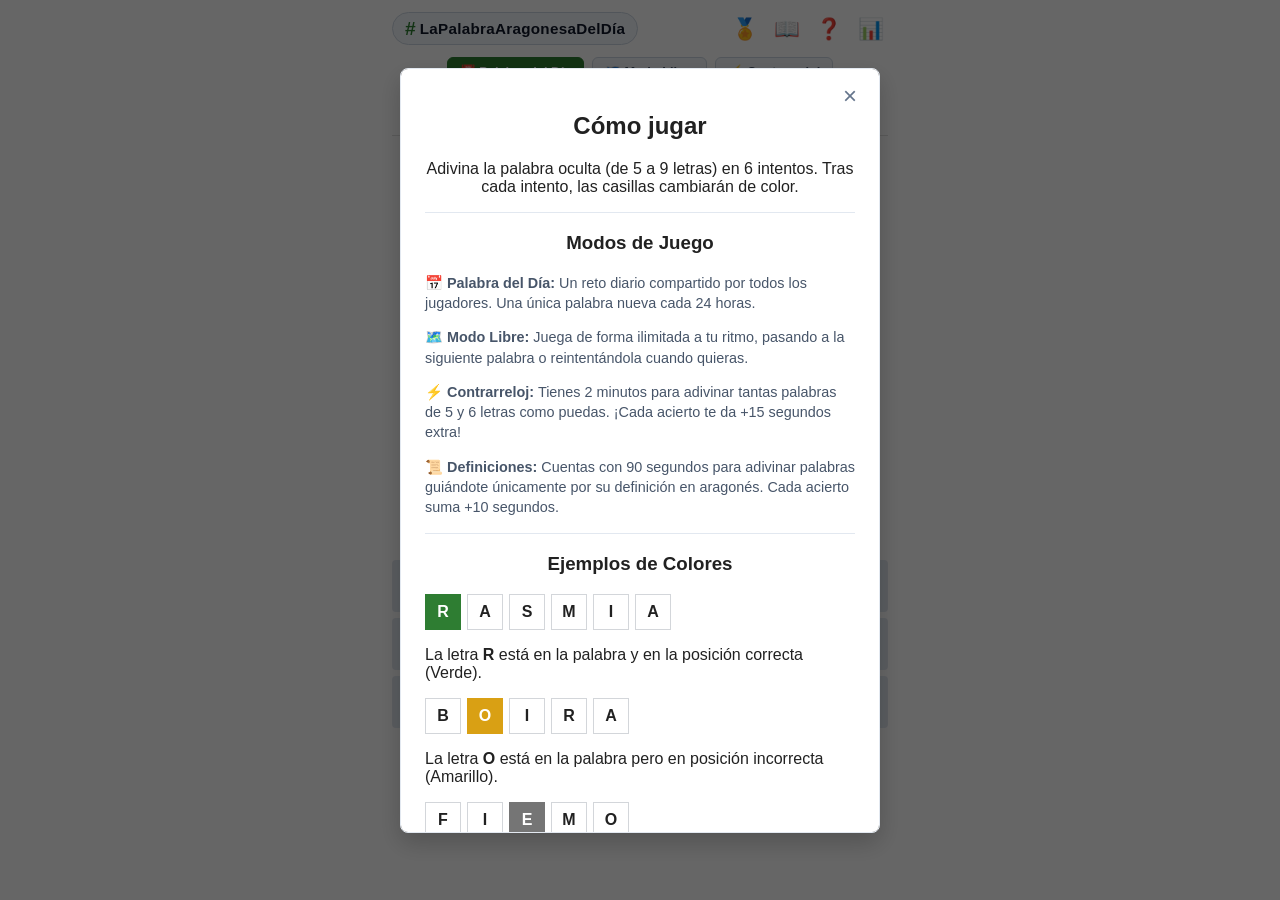
==== commit d019ec33: "Update index.html" ====
--- a/index.html
+++ b/index.html
@@ -80,10 +80,10 @@
         </div>
       </div>
 
-      <!-- Selector de Modos ampliado con Contrarreloj y Definiciones -->
+      <!-- Selector de Modos unificado con emojis -->
       <div class="mode-selector">
-        <button id="btn-mode-daily" class="mode-btn active">Palabra del Día</button>
-        <button id="btn-mode-free" class="mode-btn">Modo Libre</button>
+        <button id="btn-mode-daily" class="mode-btn active">📅 Palabra del Día</button>
+        <button id="btn-mode-free" class="mode-btn">🗺️ Modo Libre</button>
         <button id="btn-mode-timeattack" class="mode-btn">⚡ Contrarreloj</button>
         <button id="btn-mode-definitions" class="mode-btn">📜 Definiciones</button>
       </div>
@@ -199,16 +199,24 @@
     </div>
   </div>
 
-  <!-- Modal Instrucciones -->
+  <!-- Modal Instrucciones Ampliado (Incluye explicación de todos los modos) -->
   <div id="help-modal" class="modal hidden">
     <div class="modal-content tutorial-content">
       <button id="close-help" class="close-btn">&times;</button>
       <h2>Cómo jugar</h2>
-      <p>Adivina la palabra oculta (de 5 a 9 letras) en 6 intentos.</p>
-      <p>Tras cada intento, las casillas cambiarán de color según la precisión de tu respuesta.</p>
+      <p>Adivina la palabra oculta (de 5 a 9 letras) en 6 intentos. Tras cada intento, las casillas cambiarán de color.</p>
 
       <hr class="tutorial-divider">
-      <h3>Ejemplos</h3>
+      <h3>Modos de Juego</h3>
+      <div style="text-align: left; font-size: 0.9rem; color: #475569; line-height: 1.4; margin-bottom: 12px;">
+        <p>📅 <strong>Palabra del Día:</strong> Un reto diario compartido por todos los jugadores. Una única palabra nueva cada 24 horas.</p>
+        <p>🗺️ <strong>Modo Libre:</strong> Juega de forma ilimitada a tu ritmo, pasando a la siguiente palabra o reintentándola cuando quieras.</p>
+        <p>⚡ <strong>Contrarreloj:</strong> Tienes 2 minutos para adivinar tantas palabras de 5 y 6 letras como puedas. ¡Cada acierto te da +15 segundos extra!</p>
+        <p>📜 <strong>Definiciones:</strong> Cuentas con 90 segundos para adivinar palabras guiándote únicamente por su definición en aragonés. Cada acierto suma +10 segundos.</p>
+      </div>
+
+      <hr class="tutorial-divider">
+      <h3>Ejemplos de Colores</h3>
 
       <div class="tutorial-example">
         <div class="row">
@@ -257,6 +265,23 @@
     </div>
   </div>
 
+  <!-- Modal de Introducción Específica por Modo -->
+  <div id="mode-intro-modal" class="modal hidden">
+    <div class="modal-content">
+      <h2 id="mode-intro-title">Título del Modo</h2>
+      <p id="mode-intro-text" style="text-align: left; font-size: 0.95rem; color: #475569; line-height: 1.5; margin: 16px 0;"></p>
+      <div class="dont-show-container">
+        <label for="dont-show-mode-intro">
+          <input type="checkbox" id="dont-show-mode-intro">
+          No volver a mostrar esta explicación para este modo
+        </label>
+      </div>
+      <div class="modal-actions">
+        <button id="mode-intro-ok-btn" class="action-btn">¡Empezar a jugar!</button>
+      </div>
+    </div>
+  </div>
+
   <!-- Modal Resultado de Partida -->
   <div id="result-modal" class="modal hidden">
     <div class="modal-content">
--- a/style.css
+++ b/style.css
@@ -101,7 +101,8 @@
 .mode-selector {
   display: flex;
   justify-content: center;
-  gap: 10px;
+  flex-wrap: wrap;
+  gap: 8px;
   margin-top: 12px;
 }
 
@@ -109,9 +110,9 @@
   background: #f1f5f9;
   color: #475569;
   border: 1px solid #cbd5e1;
-  padding: 8px 16px;
+  padding: 6px 12px;
   cursor: pointer;
-  font-size: 0.85rem;
+  font-size: 0.8rem;
   border-radius: 6px;
   font-weight: bold;
 }
@@ -226,7 +227,6 @@
   transition: border-color 0.2s ease, transform 0.15s ease, background-color 0.2s ease, box-shadow 0.2s ease;
 }
 
-/* Estilos de Selección Libre */
 .tile.selectable {
   cursor: pointer;
 }
@@ -239,7 +239,6 @@
   z-index: 2;
 }
 
-/* Animación de volteo */
 @keyframes flipTile {
   0% { transform: rotateX(0deg); }
   50% { transform: rotateX(90deg); }
@@ -261,7 +260,6 @@
   background-color: rgba(46, 125, 50, 0.1);
 }
 
-/* Botones Principales debajo del tablero */
 .main-actions-container {
   display: flex;
   justify-content: center;
@@ -269,7 +267,6 @@
   width: 100%;
 }
 
-/* Teclado Virtual */
 #keyboard {
   width: 100%;
   display: flex;
@@ -310,7 +307,6 @@
 .key.present { background-color: var(--color-present); color: #fff; }
 .key.absent { background-color: var(--color-absent); color: #fff; }
 
-/* Modales */
 .modal {
   position: fixed;
   top: 0;
@@ -413,14 +409,17 @@
   border-radius: 6px;
   font-weight: bold;
   margin-bottom: 14px;
-  color: #fff;
   font-size: 1.05rem;
 }
 
-.feedback-banner.win { background-color: var(--color-correct); }
-.feedback-banner.lose { background-color: #dc2626; }
-
-/* Reloj Cuenta Regresiva */
+.feedback-banner.win { background-color: var(--color-correct); color: #fff; }
+/* Estética unificada y amigable (verde claro/suave) en lugar del rojo agresivo */
+.feedback-banner.lose { 
+  background-color: #e8f5e9; 
+  color: #2e7d32; 
+  border: 2px solid #a5d6a7; 
+}
+
 .countdown-box {
   margin: 16px 0;
   font-size: 0.9rem;
@@ -434,11 +433,11 @@
   margin-top: 6px;
 }
 
-/* Menú Filtro Estadísticas */
 .stats-tab-menu {
   display: flex;
   justify-content: center;
-  gap: 6px;
+  flex-wrap: wrap;
+  gap: 4px;
   margin-bottom: 16px;
   border-bottom: 2px solid #e2e8f0;
   padding-bottom: 8px;
@@ -447,8 +446,8 @@
 .stats-tab-btn {
   background: none;
   border: none;
-  padding: 6px 12px;
-  font-size: 0.85rem;
+  padding: 6px 10px;
+  font-size: 0.8rem;
   font-weight: bold;
   color: #64748b;
   cursor: pointer;
@@ -482,11 +481,7 @@
   color: #64748b;
 }
 
-/* Soporte Ampliado para Récord de Tiempo (Cualquier variante de nombre) */
-.stat-record,
-.record-time-container,
-.best-time-box,
-.time-record-box {
+.stat-time-record-box {
   display: flex;
   flex-direction: column;
   align-items: center;
@@ -499,27 +494,19 @@
   width: 100%;
 }
 
-.record-time,
-.best-time,
-.time-record-value {
+.stat-time-value {
   font-size: 1.4rem;
   font-weight: bold;
   color: #d97706;
   margin-top: 4px;
-  display: inline-block !important;
-  visibility: visible !important;
-}
-
-.record-label,
-.best-time-label,
-.time-record-label {
+}
+
+.stat-time-title {
   font-size: 0.8rem;
   color: #475569;
   font-weight: 600;
   text-transform: uppercase;
   letter-spacing: 0.5px;
-  display: inline-block !important;
-  visibility: visible !important;
 }
 
 .distribution-container {
@@ -582,7 +569,6 @@
   margin-top: 16px;
 }
 
-/* Modal de Alerta Personalizado */
 .alert-modal-content {
   max-width: 380px;
   padding: 20px;
@@ -603,7 +589,6 @@
   margin-bottom: 18px;
 }
 
-/* Estilos para el Modal de Diccionario */
 .dict-counter {
   font-weight: bold;
   margin: 10px 0;
@@ -675,7 +660,6 @@
   line-height: 1.4;
 }
 
-/* SISTEMA DE EMBLEMAS / BADGES */
 .badges-grid {
   display: grid;
   grid-template-columns: repeat(auto-fill, minmax(110px, 1fr));
@@ -747,16 +731,3 @@
   background-color: #cbd5e1;
   color: #475569;
 }
-
-/* Ajuste responsive para pantallas móviles muy estrechas */
-@media (max-width: 380px) {
-  .hashtag-title {
-    padding: 5px 8px;
-  }
-  .hashtag-title h1 {
-    font-size: 0.82rem;
-  }
-  .hashtag-symbol {
-    font-size: 1rem;
-  }
-}
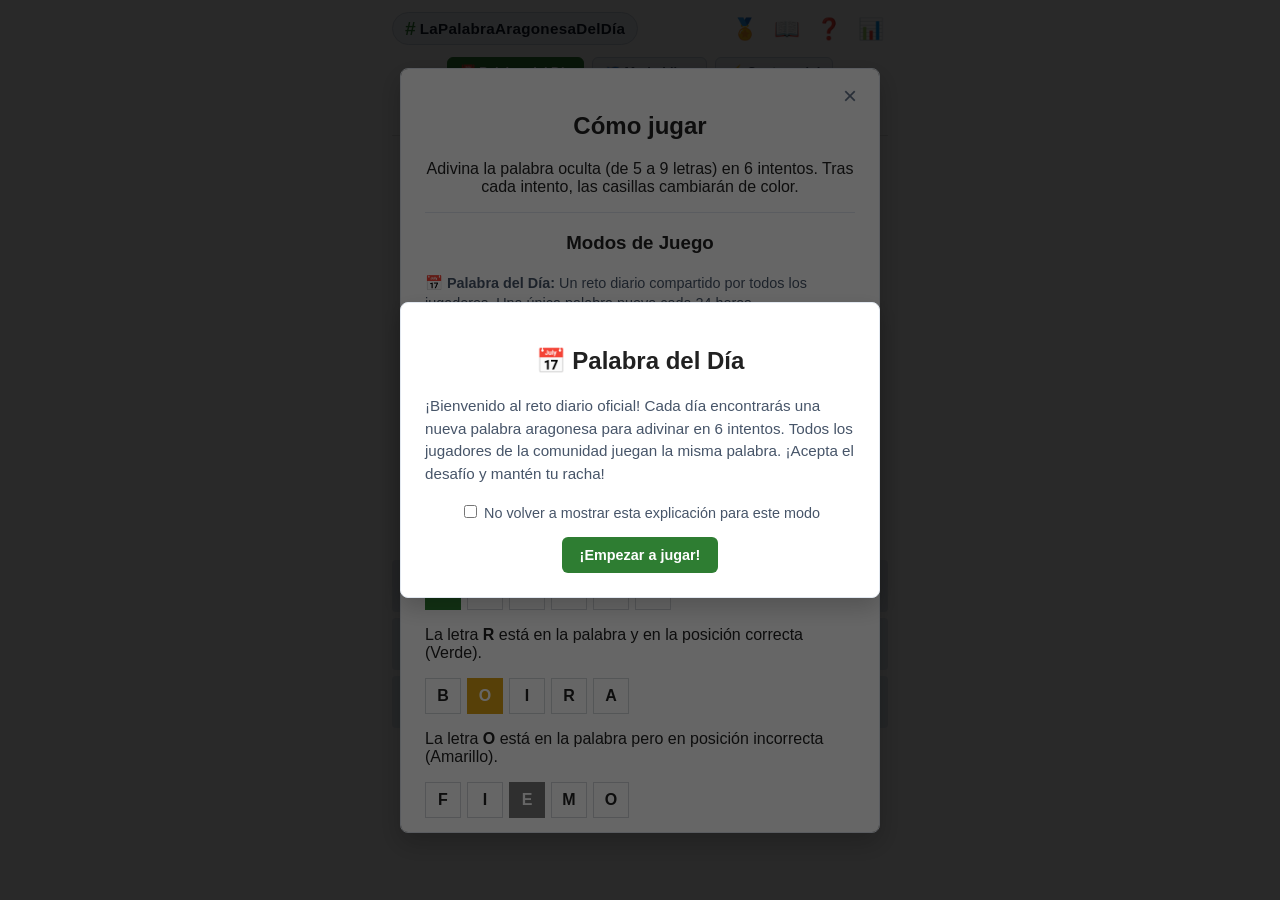
==== commit 79542c1a: "Update index.html" ====
--- a/index.html
+++ b/index.html
@@ -212,7 +212,7 @@
         <p>📅 <strong>Palabra del Día:</strong> Un reto diario compartido por todos los jugadores. Una única palabra nueva cada 24 horas.</p>
         <p>🗺️ <strong>Modo Libre:</strong> Juega de forma ilimitada a tu ritmo, pasando a la siguiente palabra o reintentándola cuando quieras.</p>
         <p>⚡ <strong>Contrarreloj:</strong> Tienes 2 minutos para adivinar tantas palabras de 5 y 6 letras como puedas. ¡Cada acierto te da +15 segundos extra!</p>
-        <p>📜 <strong>Definiciones:</strong> Cuentas con 90 segundos para adivinar palabras guiándote únicamente por su definición en aragonés. Cada acierto suma +10 segundos.</p>
+        <p>📜 <strong>Definiciones:</strong> Cuentas con 90 segundos para adivinar palabras guiándote únicamente por su definición en aragonés.</p>
       </div>
 
       <hr class="tutorial-divider">
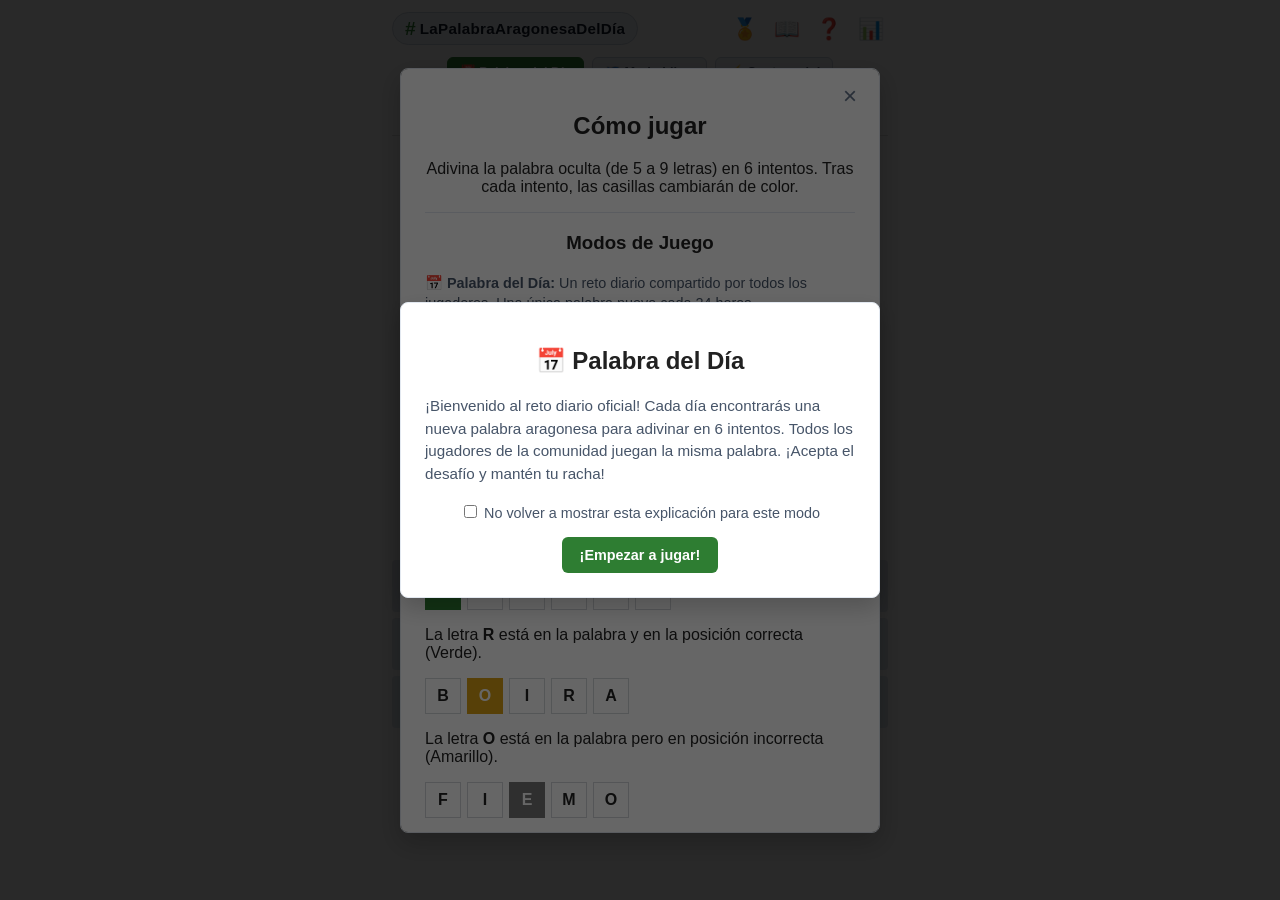
==== commit 1ebf9ef5: "Update index.html" ====
--- a/index.html
+++ b/index.html
@@ -58,9 +58,6 @@
     });
   </script>
 
-  <!-- SDK de Anuncios Recompensados de Google AdMob (ID de prueba) -->
-  <script async src="https://pagead2.googlesyndication.com/pagead/js/adsbygoogle.js?client=ca-app-pub-3940256099942544" crossorigin="anonymous"></script>
-
   <link rel="stylesheet" href="style.css">
 </head>
 <body>
@@ -117,7 +114,7 @@
         <strong>Definición:</strong> <span id="definitions-text-span">Cargando definición...</span>
       </div>
 
-      <!-- Botón de Pistas (Anuncios Recompensados) -->
+      <!-- Botón de Pistas (Directo, sin anuncios) -->
       <div class="hint-container">
         <button id="btn-hint" class="hint-btn">💡 Pista 1/3 (Descartar letras)</button>
       </div>
@@ -175,7 +172,7 @@
   <!-- Modal Emblemas / Logros -->
   <div id="badges-modal" class="modal hidden">
     <div class="modal-content">
-      <button id="close-badges" class="close-btn">&times;</button>
+      <button id="close-badges" class="close-btn">×</button>
       <h2>🏅 Emblemas y Logros</h2>
       <div id="badges-counter" class="dict-counter">Desbloqueados: 0 / 100</div>
       <div id="badges-grid" class="badges-grid"></div>
@@ -188,7 +185,7 @@
   <!-- Modal Diccionario -->
   <div id="dictionary-modal" class="modal hidden">
     <div class="modal-content">
-      <button id="close-dictionary" class="close-btn">&times;</button>
+      <button id="close-dictionary" class="close-btn">×</button>
       <h2>📖 Diccionario de Palabras</h2>
       <input type="text" id="dict-search-input" placeholder="Buscar palabra descubierta..." />
       <div id="dict-counter" class="dict-counter">Descubiertas: 0</div>
@@ -199,10 +196,10 @@
     </div>
   </div>
 
-  <!-- Modal Instrucciones Ampliado (Incluye explicación de todos los modos) -->
+  <!-- Modal Instrucciones Ampliado -->
   <div id="help-modal" class="modal hidden">
     <div class="modal-content tutorial-content">
-      <button id="close-help" class="close-btn">&times;</button>
+      <button id="close-help" class="close-btn">×</button>
       <h2>Cómo jugar</h2>
       <p>Adivina la palabra oculta (de 5 a 9 letras) en 6 intentos. Tras cada intento, las casillas cambiarán de color.</p>
 
@@ -306,7 +303,7 @@
   <!-- Modal Estadísticas -->
   <div id="stats-modal" class="modal hidden">
     <div class="modal-content">
-      <button id="close-stats" class="close-btn">&times;</button>
+      <button id="close-stats" class="close-btn">×</button>
 
       <h2>Estadísticas</h2>
 
